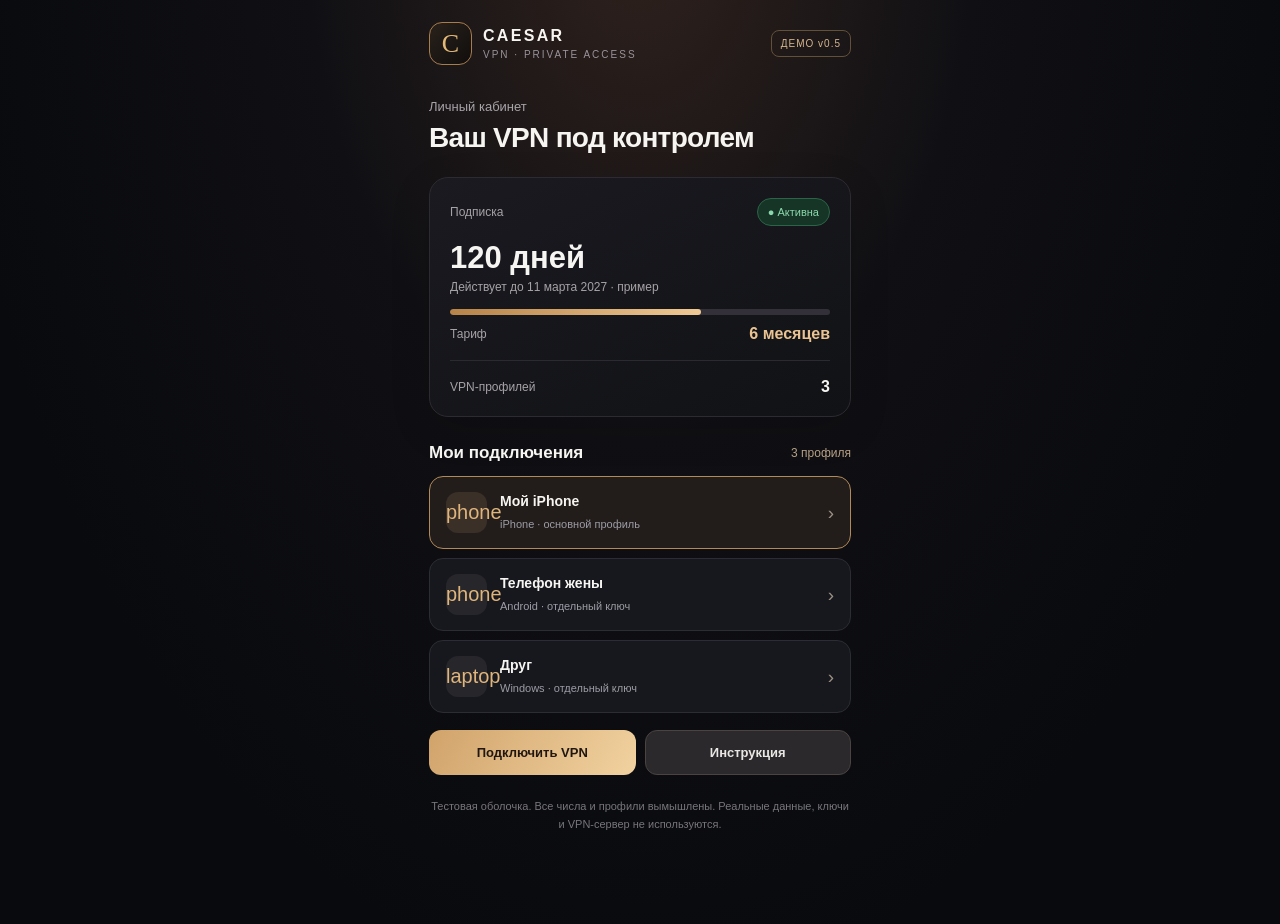
==== client-demo.html @ 2c80122d "Mini App v0.5: remove admin tab and embedded manager; client-only demo" ====
<!doctype html><html lang="ru"><head><meta charset="utf-8"><meta name="viewport" content="width=device-width,initial-scale=1,viewport-fit=cover"><meta name="theme-color" content="#0a0a0d"><title>CAESAR VPN — личный кабинет (демо)</title><style>
:root{color-scheme:dark;font-family:Inter,Onest,-apple-system,BlinkMacSystemFont,"Segoe UI",sans-serif;background:#090a0d;color:#f6f5f2}*{box-sizing:border-box}body{margin:0;min-height:100vh;background:radial-gradient(ellipse at 50% -10%,#30221d 0%,#101014 37%,#090a0d 76%)}button{font:inherit;cursor:pointer} .shell{max-width:460px;margin:auto;padding:calc(22px + env(safe-area-inset-top, 0px)) 19px calc(80px + env(safe-area-inset-bottom, 0px))}.top{display:flex;justify-content:space-between;align-items:center;margin-bottom:34px}.brand{display:flex;align-items:center;gap:11px}.seal{height:43px;width:43px;border:1px solid #a77d4e;border-radius:13px;background:linear-gradient(135deg,#29211b,#100e0d);display:grid;place-items:center;color:#e4b978;font-family:Georgia,serif;font-size:26px}.brand b{letter-spacing:2.3px;font-size:16px}.brand small{display:block;color:#99939a;font-size:10px;letter-spacing:2px;margin-top:4px}.demo{border:1px solid #635038;color:#d3b58d;padding:7px 9px;border-radius:8px;font-size:10px;letter-spacing:1px}.greet{font-size:13px;color:#a7a3a8;margin:0 0 8px}.headline{font-size:28px;letter-spacing:-.7px;margin:0 0 23px;font-weight:750}.panel{border:1px solid #2c2b31;border-radius:19px;background:linear-gradient(155deg,#1a1a20,#111216);padding:20px;margin-bottom:13px;box-shadow:0 12px 40px #0002}.subtle{font-size:12px;color:#a6a2a6}.between{display:flex;align-items:center;justify-content:space-between;gap:12px}.status{color:#8bd7ad;background:#173526;border:1px solid #2a6548;border-radius:50px;font-size:11px;padding:7px 10px}.big{font-size:31px;font-weight:750;margin:14px 0 4px}.line{height:1px;background:#2b2a30;margin:17px 0}.meter{height:6px;border-radius:8px;background:#343039;overflow:hidden;margin:15px 0 10px}.meter i{display:block;width:66%;height:100%;background:linear-gradient(90deg,#b78349,#efc994);border-radius:8px}.gold{color:#eac393}.section{display:flex;justify-content:space-between;align-items:center;margin:26px 0 13px}.section h2{font-size:17px;margin:0}.section span{font-size:12px;color:#b6a086}.profile{display:flex;align-items:center;gap:13px;padding:15px 16px;background:#17181e;border:1px solid #2c2d34;border-radius:14px;margin-bottom:9px;cursor:pointer;width:100%;color:inherit;text-align:left}.profile.selected{border-color:#b28a57;background:#221d1b}.device{width:41px;height:41px;border-radius:12px;background:#27262b;display:grid;place-items:center;font-size:20px}.profile .meta{flex:1}.profile strong{display:block;font-size:14px;margin-bottom:5px}.profile small{color:#9d9ca5;font-size:11px}.arrow{color:#9d9184;font-size:19px}.actions{display:grid;grid-template-columns:1fr 1fr;gap:9px;margin-top:17px}.btn{border:0;border-radius:12px;padding:14px 9px;font-weight:700;font-size:13px;background:linear-gradient(120deg,#d1a36b,#f1d2a0);color:#211710}.btn.alt{background:#2b292b;color:#e9e6e4;border:1px solid #4a4340}.foot{font-size:11px;color:#77767c;text-align:center;margin-top:23px;line-height:1.6}.modal{position:fixed;inset:0;background:#000b;display:none;align-items:center;justify-content:center;padding:20px}.modal.show{display:flex}.dialog{max-width:410px;width:100%;background:#1b1a20;border:1px solid #544335;border-radius:20px;padding:24px}.dialog h3{margin:0 0 12px}.dialog p{color:#b4afb4;font-size:13px;line-height:1.6}.dialog button{width:100%;margin-top:12px}.tabs{display:grid;grid-template-columns:1fr 1fr;gap:5px;padding:5px;border-radius:14px;background:#1a1a20;border:1px solid #343038;margin:0 0 23px}.tab{border:0;background:transparent;color:#aaa4a5;border-radius:10px;padding:12px;font-weight:650}.tab.active{background:#3a2b20;color:#f3d1a1}.hidden{display:none!important}.small-title{font-size:15px;font-weight:700;margin:0 0 12px}.statgrid{display:grid;grid-template-columns:1fr 1fr;gap:10px}.stat{padding:15px;border:1px solid #343038;background:#1a1a20;border-radius:14px}.stat b{display:block;font-size:25px;margin-top:8px}.actionrow{display:flex;align-items:center;gap:12px;border:1px solid #333039;background:#1b1b22;border-radius:14px;padding:16px;margin:9px 0;width:100%;color:#eee;text-align:left}.actionrow span{flex:1}.pill{font-size:11px;color:#b6aa98}.adminnote{border:1px solid #5b4630;background:#211b17;border-radius:13px;padding:13px;font-size:12px;color:#d8b88b;line-height:1.5;margin:0 0 15px}.details{padding:16px;background:#1a1a20;border:1px solid #4e3c2b;border-radius:14px;margin:10px 0}.details h3{margin:0 0 8px;font-size:16px}.details p{font-size:12px;line-height:1.6;color:#aaa3a6}.details .btn{width:100%;margin-top:9px}.profile:focus-visible,.tab:focus-visible,.btn:focus-visible{outline:2px solid #e9bc7d;outline-offset:2px}@media(max-width:380px){.headline{font-size:25px}.actions{grid-template-columns:1fr}} .adminframe-wrap{position:relative;width:calc(100vw - 16px);margin-left:calc(50% - 50vw + 8px);height:calc(100dvh - 205px);min-height:510px;overflow:hidden;border:1px solid #393238;border-radius:14px;background:#101217}.adminframe-wrap iframe{width:100%;height:100%;border:0;background:#101217}#adminView .adminnote{margin-bottom:12px}@media(min-width:700px){.adminframe-wrap{width:min(100%,900px);margin-left:auto;margin-right:auto;height:760px}} .device{color:#dfb57c}.profile.selected .device{background:#3a3028}.device svg{display:block}</style></head><body><main class="shell"><header class="top"><div class="brand"><div class="seal">C</div><div><b>CAESAR</b><small>VPN · PRIVATE ACCESS</small></div></div><span class="demo">ДЕМО v0.5</span></header><section id="clientView"><p class="greet">Личный кабинет</p><h1 class="headline">Ваш VPN под контролем</h1><section class="panel"><div class="between"><span class="subtle">Подписка</span><span class="status">● Активна</span></div><div class="big">120 дней</div><div class="subtle">Действует до 11 марта 2027 · пример</div><div class="meter"><i></i></div><div class="between"><span class="subtle">Тариф</span><b class="gold">6 месяцев</b></div><div class="line"></div><div class="between"><span class="subtle">VPN-профилей</span><b id="counter">3</b></div></section><div class="section"><h2>Мои подключения</h2><span>3 профиля</span></div><div id="profiles"></div><div id="profileDetail" class="details hidden"><h3 id="detailTitle"></h3><p id="detailText"></p><button class="btn" id="getConfig">Получить профиль WireGuard</button><button class="btn alt" id="shareProfile">Отправить ссылку другу</button></div><div class="actions"><button class="btn" id="connect">Подключить VPN</button><button class="btn alt" id="instruction">Инструкция</button></div></section><p class="foot">Тестовая оболочка. Все числа и профили вымышлены. Реальные данные, ключи и VPN-сервер не используются.</p></main><div class="modal" id="modal"><div class="dialog"><h3 id="modalTitle"></h3><p id="modalBody"></p><button class="btn" id="close">Закрыть</button></div></div><script>
const $=id=>document.getElementById(id);
const profiles=[{name:"Мой iPhone",type:"iPhone · основной профиль",icon:"phone",expiry:"11 марта 2027"},{name:"Телефон жены",type:"Android · отдельный ключ",icon:"phone",expiry:"15 февраля 2027"},{name:"Друг",type:"Windows · отдельный ключ",icon:"laptop",expiry:"30 декабря 2026"}];
let selected=0,expanded=false;
function render(){ $("counter").textContent=profiles.length;$("profiles").innerHTML=profiles.map((p,i)=>'<button class="profile '+(i===selected?'selected':'')+'" data-i="'+i+'"><span class="device">'+p.icon+'</span><span class="meta"><strong>'+p.name+'</strong><small>'+p.type+'</small></span><span class="arrow">›</span></button>').join("");document.querySelectorAll(".profile").forEach(b=>b.onclick=()=>{selected=Number(b.dataset.i);expanded=true;render()});$("profileDetail").classList.toggle("hidden",!expanded);$("detailTitle").textContent=profiles[selected].name;$("detailText").textContent="Срок действия до "+profiles[selected].expiry+". В рабочей версии здесь будет индивидуальный QR-код, конфигурация WireGuard и защищённая ссылка."}
render();
function show(t,b){$("modalTitle").textContent=t;$("modalBody").textContent=b;$("modal").classList.add("show")}
$("connect").onclick=()=>{expanded=true;render();$("profileDetail").scrollIntoView({behavior:"smooth",block:"nearest"})};
$("getConfig").onclick=()=>show("WireGuard · "+profiles[selected].name,"Это тестовый профиль. Настоящие QR-коды и конфигурации появятся после защищённого подключения к API Timeweb.");
$("shareProfile").onclick=()=>show("Поделиться профилем","В рабочей версии будет одноразовая или ограниченная по сроку ссылка только на выбранный VPN-профиль. Сейчас ссылки не создаются.");
$("instruction").onclick=()=>show("Как подключиться","1. Установите WireGuard. 2. Получите конфигурацию своего профиля. 3. Импортируйте её в WireGuard и подтвердите создание VPN. В тестовой версии подключения нет.");
document.querySelectorAll("[data-admin]").forEach(b=>b.onclick=()=>show(b.dataset.admin,"Раздел будет подключён к существующему VPN MANAGER после настройки серверной авторизации. Сейчас это безопасная демонстрация интерфейса."));
$("close").onclick=()=> $("modal").classList.remove("show");$("modal").onclick=e=>{if(e.target===$("modal"))$("modal").classList.remove("show")};
if(window.Telegram?.WebApp){Telegram.WebApp.ready();Telegram.WebApp.expand();}
</script></body></html>
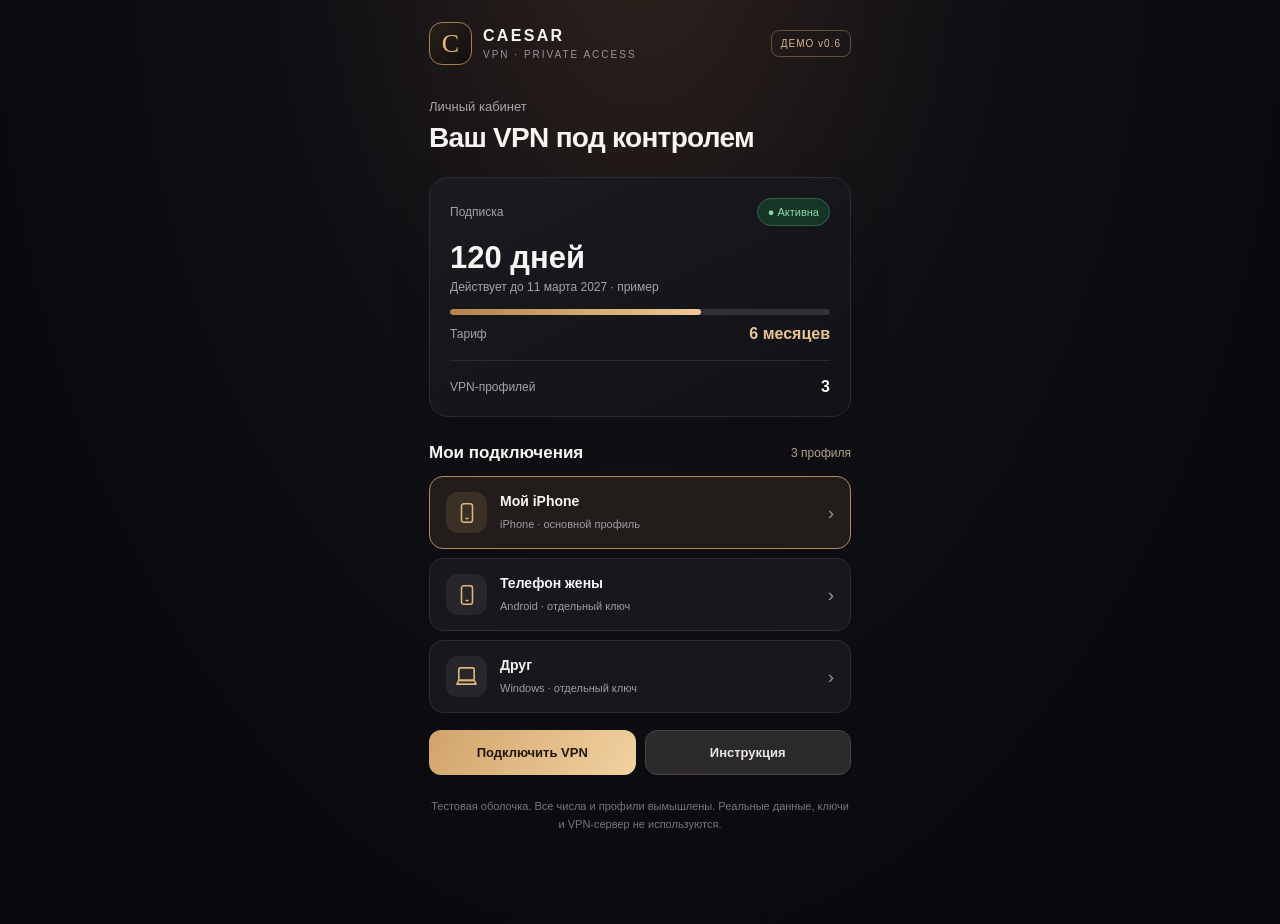
==== commit a62447c0: "Mini App v0.6: fix SVG device icon rendering" ====
--- a/client-demo.html
+++ b/client-demo.html
@@ -1,9 +1,9 @@
 <!doctype html><html lang="ru"><head><meta charset="utf-8"><meta name="viewport" content="width=device-width,initial-scale=1,viewport-fit=cover"><meta name="theme-color" content="#0a0a0d"><title>CAESAR VPN — личный кабинет (демо)</title><style>
-:root{color-scheme:dark;font-family:Inter,Onest,-apple-system,BlinkMacSystemFont,"Segoe UI",sans-serif;background:#090a0d;color:#f6f5f2}*{box-sizing:border-box}body{margin:0;min-height:100vh;background:radial-gradient(ellipse at 50% -10%,#30221d 0%,#101014 37%,#090a0d 76%)}button{font:inherit;cursor:pointer} .shell{max-width:460px;margin:auto;padding:calc(22px + env(safe-area-inset-top, 0px)) 19px calc(80px + env(safe-area-inset-bottom, 0px))}.top{display:flex;justify-content:space-between;align-items:center;margin-bottom:34px}.brand{display:flex;align-items:center;gap:11px}.seal{height:43px;width:43px;border:1px solid #a77d4e;border-radius:13px;background:linear-gradient(135deg,#29211b,#100e0d);display:grid;place-items:center;color:#e4b978;font-family:Georgia,serif;font-size:26px}.brand b{letter-spacing:2.3px;font-size:16px}.brand small{display:block;color:#99939a;font-size:10px;letter-spacing:2px;margin-top:4px}.demo{border:1px solid #635038;color:#d3b58d;padding:7px 9px;border-radius:8px;font-size:10px;letter-spacing:1px}.greet{font-size:13px;color:#a7a3a8;margin:0 0 8px}.headline{font-size:28px;letter-spacing:-.7px;margin:0 0 23px;font-weight:750}.panel{border:1px solid #2c2b31;border-radius:19px;background:linear-gradient(155deg,#1a1a20,#111216);padding:20px;margin-bottom:13px;box-shadow:0 12px 40px #0002}.subtle{font-size:12px;color:#a6a2a6}.between{display:flex;align-items:center;justify-content:space-between;gap:12px}.status{color:#8bd7ad;background:#173526;border:1px solid #2a6548;border-radius:50px;font-size:11px;padding:7px 10px}.big{font-size:31px;font-weight:750;margin:14px 0 4px}.line{height:1px;background:#2b2a30;margin:17px 0}.meter{height:6px;border-radius:8px;background:#343039;overflow:hidden;margin:15px 0 10px}.meter i{display:block;width:66%;height:100%;background:linear-gradient(90deg,#b78349,#efc994);border-radius:8px}.gold{color:#eac393}.section{display:flex;justify-content:space-between;align-items:center;margin:26px 0 13px}.section h2{font-size:17px;margin:0}.section span{font-size:12px;color:#b6a086}.profile{display:flex;align-items:center;gap:13px;padding:15px 16px;background:#17181e;border:1px solid #2c2d34;border-radius:14px;margin-bottom:9px;cursor:pointer;width:100%;color:inherit;text-align:left}.profile.selected{border-color:#b28a57;background:#221d1b}.device{width:41px;height:41px;border-radius:12px;background:#27262b;display:grid;place-items:center;font-size:20px}.profile .meta{flex:1}.profile strong{display:block;font-size:14px;margin-bottom:5px}.profile small{color:#9d9ca5;font-size:11px}.arrow{color:#9d9184;font-size:19px}.actions{display:grid;grid-template-columns:1fr 1fr;gap:9px;margin-top:17px}.btn{border:0;border-radius:12px;padding:14px 9px;font-weight:700;font-size:13px;background:linear-gradient(120deg,#d1a36b,#f1d2a0);color:#211710}.btn.alt{background:#2b292b;color:#e9e6e4;border:1px solid #4a4340}.foot{font-size:11px;color:#77767c;text-align:center;margin-top:23px;line-height:1.6}.modal{position:fixed;inset:0;background:#000b;display:none;align-items:center;justify-content:center;padding:20px}.modal.show{display:flex}.dialog{max-width:410px;width:100%;background:#1b1a20;border:1px solid #544335;border-radius:20px;padding:24px}.dialog h3{margin:0 0 12px}.dialog p{color:#b4afb4;font-size:13px;line-height:1.6}.dialog button{width:100%;margin-top:12px}.tabs{display:grid;grid-template-columns:1fr 1fr;gap:5px;padding:5px;border-radius:14px;background:#1a1a20;border:1px solid #343038;margin:0 0 23px}.tab{border:0;background:transparent;color:#aaa4a5;border-radius:10px;padding:12px;font-weight:650}.tab.active{background:#3a2b20;color:#f3d1a1}.hidden{display:none!important}.small-title{font-size:15px;font-weight:700;margin:0 0 12px}.statgrid{display:grid;grid-template-columns:1fr 1fr;gap:10px}.stat{padding:15px;border:1px solid #343038;background:#1a1a20;border-radius:14px}.stat b{display:block;font-size:25px;margin-top:8px}.actionrow{display:flex;align-items:center;gap:12px;border:1px solid #333039;background:#1b1b22;border-radius:14px;padding:16px;margin:9px 0;width:100%;color:#eee;text-align:left}.actionrow span{flex:1}.pill{font-size:11px;color:#b6aa98}.adminnote{border:1px solid #5b4630;background:#211b17;border-radius:13px;padding:13px;font-size:12px;color:#d8b88b;line-height:1.5;margin:0 0 15px}.details{padding:16px;background:#1a1a20;border:1px solid #4e3c2b;border-radius:14px;margin:10px 0}.details h3{margin:0 0 8px;font-size:16px}.details p{font-size:12px;line-height:1.6;color:#aaa3a6}.details .btn{width:100%;margin-top:9px}.profile:focus-visible,.tab:focus-visible,.btn:focus-visible{outline:2px solid #e9bc7d;outline-offset:2px}@media(max-width:380px){.headline{font-size:25px}.actions{grid-template-columns:1fr}} .adminframe-wrap{position:relative;width:calc(100vw - 16px);margin-left:calc(50% - 50vw + 8px);height:calc(100dvh - 205px);min-height:510px;overflow:hidden;border:1px solid #393238;border-radius:14px;background:#101217}.adminframe-wrap iframe{width:100%;height:100%;border:0;background:#101217}#adminView .adminnote{margin-bottom:12px}@media(min-width:700px){.adminframe-wrap{width:min(100%,900px);margin-left:auto;margin-right:auto;height:760px}} .device{color:#dfb57c}.profile.selected .device{background:#3a3028}.device svg{display:block}</style></head><body><main class="shell"><header class="top"><div class="brand"><div class="seal">C</div><div><b>CAESAR</b><small>VPN · PRIVATE ACCESS</small></div></div><span class="demo">ДЕМО v0.5</span></header><section id="clientView"><p class="greet">Личный кабинет</p><h1 class="headline">Ваш VPN под контролем</h1><section class="panel"><div class="between"><span class="subtle">Подписка</span><span class="status">● Активна</span></div><div class="big">120 дней</div><div class="subtle">Действует до 11 марта 2027 · пример</div><div class="meter"><i></i></div><div class="between"><span class="subtle">Тариф</span><b class="gold">6 месяцев</b></div><div class="line"></div><div class="between"><span class="subtle">VPN-профилей</span><b id="counter">3</b></div></section><div class="section"><h2>Мои подключения</h2><span>3 профиля</span></div><div id="profiles"></div><div id="profileDetail" class="details hidden"><h3 id="detailTitle"></h3><p id="detailText"></p><button class="btn" id="getConfig">Получить профиль WireGuard</button><button class="btn alt" id="shareProfile">Отправить ссылку другу</button></div><div class="actions"><button class="btn" id="connect">Подключить VPN</button><button class="btn alt" id="instruction">Инструкция</button></div></section><p class="foot">Тестовая оболочка. Все числа и профили вымышлены. Реальные данные, ключи и VPN-сервер не используются.</p></main><div class="modal" id="modal"><div class="dialog"><h3 id="modalTitle"></h3><p id="modalBody"></p><button class="btn" id="close">Закрыть</button></div></div><script>
+:root{color-scheme:dark;font-family:Inter,Onest,-apple-system,BlinkMacSystemFont,"Segoe UI",sans-serif;background:#090a0d;color:#f6f5f2}*{box-sizing:border-box}body{margin:0;min-height:100vh;background:radial-gradient(ellipse at 50% -10%,#30221d 0%,#101014 37%,#090a0d 76%)}button{font:inherit;cursor:pointer} .shell{max-width:460px;margin:auto;padding:calc(22px + env(safe-area-inset-top, 0px)) 19px calc(80px + env(safe-area-inset-bottom, 0px))}.top{display:flex;justify-content:space-between;align-items:center;margin-bottom:34px}.brand{display:flex;align-items:center;gap:11px}.seal{height:43px;width:43px;border:1px solid #a77d4e;border-radius:13px;background:linear-gradient(135deg,#29211b,#100e0d);display:grid;place-items:center;color:#e4b978;font-family:Georgia,serif;font-size:26px}.brand b{letter-spacing:2.3px;font-size:16px}.brand small{display:block;color:#99939a;font-size:10px;letter-spacing:2px;margin-top:4px}.demo{border:1px solid #635038;color:#d3b58d;padding:7px 9px;border-radius:8px;font-size:10px;letter-spacing:1px}.greet{font-size:13px;color:#a7a3a8;margin:0 0 8px}.headline{font-size:28px;letter-spacing:-.7px;margin:0 0 23px;font-weight:750}.panel{border:1px solid #2c2b31;border-radius:19px;background:linear-gradient(155deg,#1a1a20,#111216);padding:20px;margin-bottom:13px;box-shadow:0 12px 40px #0002}.subtle{font-size:12px;color:#a6a2a6}.between{display:flex;align-items:center;justify-content:space-between;gap:12px}.status{color:#8bd7ad;background:#173526;border:1px solid #2a6548;border-radius:50px;font-size:11px;padding:7px 10px}.big{font-size:31px;font-weight:750;margin:14px 0 4px}.line{height:1px;background:#2b2a30;margin:17px 0}.meter{height:6px;border-radius:8px;background:#343039;overflow:hidden;margin:15px 0 10px}.meter i{display:block;width:66%;height:100%;background:linear-gradient(90deg,#b78349,#efc994);border-radius:8px}.gold{color:#eac393}.section{display:flex;justify-content:space-between;align-items:center;margin:26px 0 13px}.section h2{font-size:17px;margin:0}.section span{font-size:12px;color:#b6a086}.profile{display:flex;align-items:center;gap:13px;padding:15px 16px;background:#17181e;border:1px solid #2c2d34;border-radius:14px;margin-bottom:9px;cursor:pointer;width:100%;color:inherit;text-align:left}.profile.selected{border-color:#b28a57;background:#221d1b}.device{width:41px;height:41px;border-radius:12px;background:#27262b;display:grid;place-items:center;font-size:20px}.profile .meta{flex:1}.profile strong{display:block;font-size:14px;margin-bottom:5px}.profile small{color:#9d9ca5;font-size:11px}.arrow{color:#9d9184;font-size:19px}.actions{display:grid;grid-template-columns:1fr 1fr;gap:9px;margin-top:17px}.btn{border:0;border-radius:12px;padding:14px 9px;font-weight:700;font-size:13px;background:linear-gradient(120deg,#d1a36b,#f1d2a0);color:#211710}.btn.alt{background:#2b292b;color:#e9e6e4;border:1px solid #4a4340}.foot{font-size:11px;color:#77767c;text-align:center;margin-top:23px;line-height:1.6}.modal{position:fixed;inset:0;background:#000b;display:none;align-items:center;justify-content:center;padding:20px}.modal.show{display:flex}.dialog{max-width:410px;width:100%;background:#1b1a20;border:1px solid #544335;border-radius:20px;padding:24px}.dialog h3{margin:0 0 12px}.dialog p{color:#b4afb4;font-size:13px;line-height:1.6}.dialog button{width:100%;margin-top:12px}.tabs{display:grid;grid-template-columns:1fr 1fr;gap:5px;padding:5px;border-radius:14px;background:#1a1a20;border:1px solid #343038;margin:0 0 23px}.tab{border:0;background:transparent;color:#aaa4a5;border-radius:10px;padding:12px;font-weight:650}.tab.active{background:#3a2b20;color:#f3d1a1}.hidden{display:none!important}.small-title{font-size:15px;font-weight:700;margin:0 0 12px}.statgrid{display:grid;grid-template-columns:1fr 1fr;gap:10px}.stat{padding:15px;border:1px solid #343038;background:#1a1a20;border-radius:14px}.stat b{display:block;font-size:25px;margin-top:8px}.actionrow{display:flex;align-items:center;gap:12px;border:1px solid #333039;background:#1b1b22;border-radius:14px;padding:16px;margin:9px 0;width:100%;color:#eee;text-align:left}.actionrow span{flex:1}.pill{font-size:11px;color:#b6aa98}.adminnote{border:1px solid #5b4630;background:#211b17;border-radius:13px;padding:13px;font-size:12px;color:#d8b88b;line-height:1.5;margin:0 0 15px}.details{padding:16px;background:#1a1a20;border:1px solid #4e3c2b;border-radius:14px;margin:10px 0}.details h3{margin:0 0 8px;font-size:16px}.details p{font-size:12px;line-height:1.6;color:#aaa3a6}.details .btn{width:100%;margin-top:9px}.profile:focus-visible,.tab:focus-visible,.btn:focus-visible{outline:2px solid #e9bc7d;outline-offset:2px}@media(max-width:380px){.headline{font-size:25px}.actions{grid-template-columns:1fr}} .adminframe-wrap{position:relative;width:calc(100vw - 16px);margin-left:calc(50% - 50vw + 8px);height:calc(100dvh - 205px);min-height:510px;overflow:hidden;border:1px solid #393238;border-radius:14px;background:#101217}.adminframe-wrap iframe{width:100%;height:100%;border:0;background:#101217}#adminView .adminnote{margin-bottom:12px}@media(min-width:700px){.adminframe-wrap{width:min(100%,900px);margin-left:auto;margin-right:auto;height:760px}} .device{color:#dfb57c}.profile.selected .device{background:#3a3028}.device svg{display:block}</style></head><body><main class="shell"><header class="top"><div class="brand"><div class="seal">C</div><div><b>CAESAR</b><small>VPN · PRIVATE ACCESS</small></div></div><span class="demo">ДЕМО v0.6</span></header><section id="clientView"><p class="greet">Личный кабинет</p><h1 class="headline">Ваш VPN под контролем</h1><section class="panel"><div class="between"><span class="subtle">Подписка</span><span class="status">● Активна</span></div><div class="big">120 дней</div><div class="subtle">Действует до 11 марта 2027 · пример</div><div class="meter"><i></i></div><div class="between"><span class="subtle">Тариф</span><b class="gold">6 месяцев</b></div><div class="line"></div><div class="between"><span class="subtle">VPN-профилей</span><b id="counter">3</b></div></section><div class="section"><h2>Мои подключения</h2><span>3 профиля</span></div><div id="profiles"></div><div id="profileDetail" class="details hidden"><h3 id="detailTitle"></h3><p id="detailText"></p><button class="btn" id="getConfig">Получить профиль WireGuard</button><button class="btn alt" id="shareProfile">Отправить ссылку другу</button></div><div class="actions"><button class="btn" id="connect">Подключить VPN</button><button class="btn alt" id="instruction">Инструкция</button></div></section><p class="foot">Тестовая оболочка. Все числа и профили вымышлены. Реальные данные, ключи и VPN-сервер не используются.</p></main><div class="modal" id="modal"><div class="dialog"><h3 id="modalTitle"></h3><p id="modalBody"></p><button class="btn" id="close">Закрыть</button></div></div><script>
 const $=id=>document.getElementById(id);
 const profiles=[{name:"Мой iPhone",type:"iPhone · основной профиль",icon:"phone",expiry:"11 марта 2027"},{name:"Телефон жены",type:"Android · отдельный ключ",icon:"phone",expiry:"15 февраля 2027"},{name:"Друг",type:"Windows · отдельный ключ",icon:"laptop",expiry:"30 декабря 2026"}];
 let selected=0,expanded=false;
-function render(){ $("counter").textContent=profiles.length;$("profiles").innerHTML=profiles.map((p,i)=>'<button class="profile '+(i===selected?'selected':'')+'" data-i="'+i+'"><span class="device">'+p.icon+'</span><span class="meta"><strong>'+p.name+'</strong><small>'+p.type+'</small></span><span class="arrow">›</span></button>').join("");document.querySelectorAll(".profile").forEach(b=>b.onclick=()=>{selected=Number(b.dataset.i);expanded=true;render()});$("profileDetail").classList.toggle("hidden",!expanded);$("detailTitle").textContent=profiles[selected].name;$("detailText").textContent="Срок действия до "+profiles[selected].expiry+". В рабочей версии здесь будет индивидуальный QR-код, конфигурация WireGuard и защищённая ссылка."}
+function render(){ $("counter").textContent=profiles.length;$("profiles").innerHTML=profiles.map((p,i)=>'<button class="profile '+(i===selected?'selected':'')+'" data-i="'+i+'"><span class="device">'+(p.icon==='laptop'?'<svg viewBox="0 0 24 24" width="23" height="23" fill="none" stroke="currentColor" stroke-width="1.7" stroke-linecap="round" stroke-linejoin="round"><rect x="4" y="3" width="16" height="13" rx="1.5"/><path d="M2 20h20l-2-4H4z"/></svg>':'<svg viewBox="0 0 24 24" width="22" height="22" fill="none" stroke="currentColor" stroke-width="1.7" stroke-linecap="round" stroke-linejoin="round"><rect x="6" y="2" width="12" height="20" rx="2.5"/><path d="M11 18h2"/></svg>')+'</span><span class="meta"><strong>'+p.name+'</strong><small>'+p.type+'</small></span><span class="arrow">›</span></button>').join("");document.querySelectorAll(".profile").forEach(b=>b.onclick=()=>{selected=Number(b.dataset.i);expanded=true;render()});$("profileDetail").classList.toggle("hidden",!expanded);$("detailTitle").textContent=profiles[selected].name;$("detailText").textContent="Срок действия до "+profiles[selected].expiry+". В рабочей версии здесь будет индивидуальный QR-код, конфигурация WireGuard и защищённая ссылка."}
 render();
 function show(t,b){$("modalTitle").textContent=t;$("modalBody").textContent=b;$("modal").classList.add("show")}
 $("connect").onclick=()=>{expanded=true;render();$("profileDetail").scrollIntoView({behavior:"smooth",block:"nearest"})};
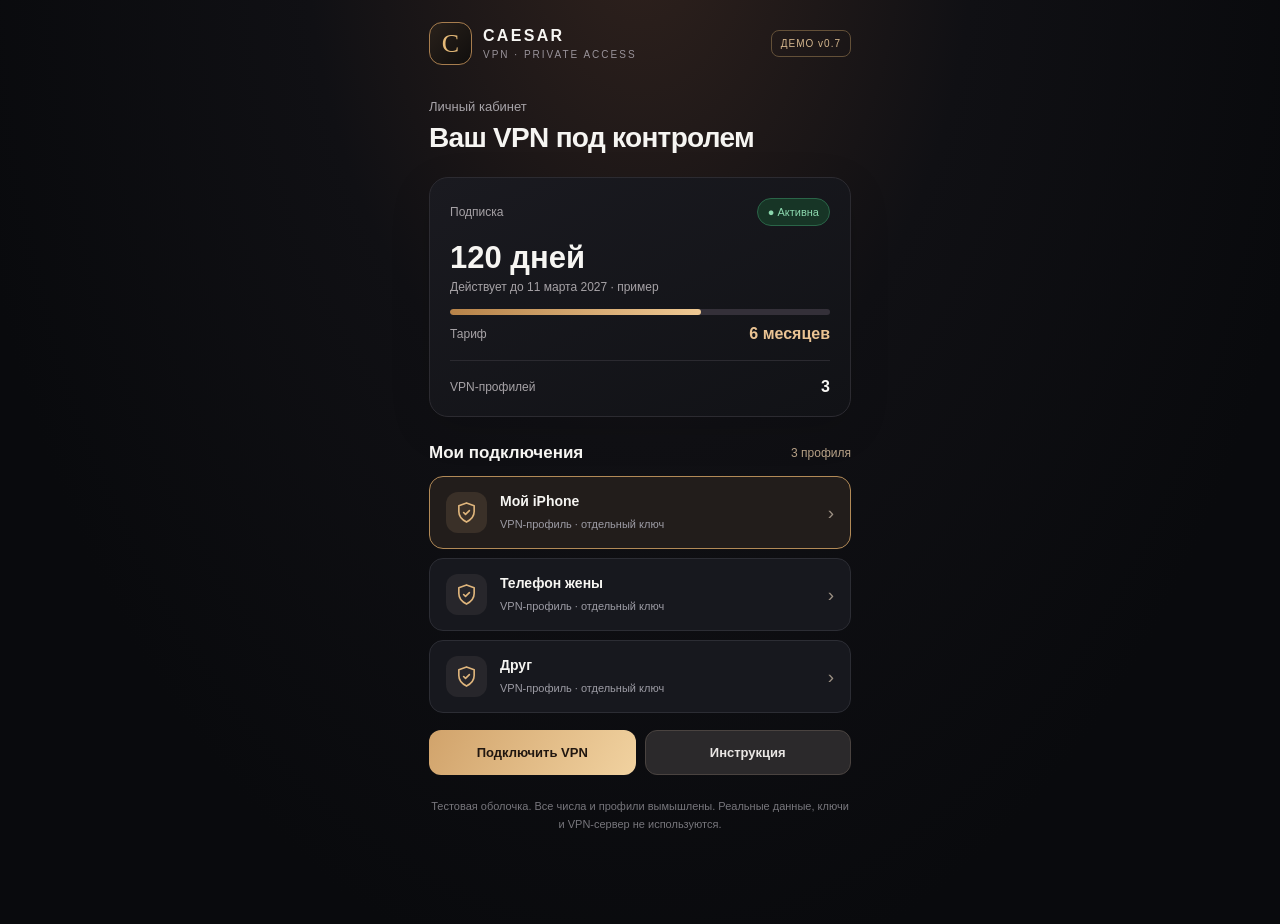
==== commit 4d8ebd51: "Mini App v0.7: unified shield icons for all VPN profiles" ====
--- a/client-demo.html
+++ b/client-demo.html
@@ -1,9 +1,9 @@
 <!doctype html><html lang="ru"><head><meta charset="utf-8"><meta name="viewport" content="width=device-width,initial-scale=1,viewport-fit=cover"><meta name="theme-color" content="#0a0a0d"><title>CAESAR VPN — личный кабинет (демо)</title><style>
-:root{color-scheme:dark;font-family:Inter,Onest,-apple-system,BlinkMacSystemFont,"Segoe UI",sans-serif;background:#090a0d;color:#f6f5f2}*{box-sizing:border-box}body{margin:0;min-height:100vh;background:radial-gradient(ellipse at 50% -10%,#30221d 0%,#101014 37%,#090a0d 76%)}button{font:inherit;cursor:pointer} .shell{max-width:460px;margin:auto;padding:calc(22px + env(safe-area-inset-top, 0px)) 19px calc(80px + env(safe-area-inset-bottom, 0px))}.top{display:flex;justify-content:space-between;align-items:center;margin-bottom:34px}.brand{display:flex;align-items:center;gap:11px}.seal{height:43px;width:43px;border:1px solid #a77d4e;border-radius:13px;background:linear-gradient(135deg,#29211b,#100e0d);display:grid;place-items:center;color:#e4b978;font-family:Georgia,serif;font-size:26px}.brand b{letter-spacing:2.3px;font-size:16px}.brand small{display:block;color:#99939a;font-size:10px;letter-spacing:2px;margin-top:4px}.demo{border:1px solid #635038;color:#d3b58d;padding:7px 9px;border-radius:8px;font-size:10px;letter-spacing:1px}.greet{font-size:13px;color:#a7a3a8;margin:0 0 8px}.headline{font-size:28px;letter-spacing:-.7px;margin:0 0 23px;font-weight:750}.panel{border:1px solid #2c2b31;border-radius:19px;background:linear-gradient(155deg,#1a1a20,#111216);padding:20px;margin-bottom:13px;box-shadow:0 12px 40px #0002}.subtle{font-size:12px;color:#a6a2a6}.between{display:flex;align-items:center;justify-content:space-between;gap:12px}.status{color:#8bd7ad;background:#173526;border:1px solid #2a6548;border-radius:50px;font-size:11px;padding:7px 10px}.big{font-size:31px;font-weight:750;margin:14px 0 4px}.line{height:1px;background:#2b2a30;margin:17px 0}.meter{height:6px;border-radius:8px;background:#343039;overflow:hidden;margin:15px 0 10px}.meter i{display:block;width:66%;height:100%;background:linear-gradient(90deg,#b78349,#efc994);border-radius:8px}.gold{color:#eac393}.section{display:flex;justify-content:space-between;align-items:center;margin:26px 0 13px}.section h2{font-size:17px;margin:0}.section span{font-size:12px;color:#b6a086}.profile{display:flex;align-items:center;gap:13px;padding:15px 16px;background:#17181e;border:1px solid #2c2d34;border-radius:14px;margin-bottom:9px;cursor:pointer;width:100%;color:inherit;text-align:left}.profile.selected{border-color:#b28a57;background:#221d1b}.device{width:41px;height:41px;border-radius:12px;background:#27262b;display:grid;place-items:center;font-size:20px}.profile .meta{flex:1}.profile strong{display:block;font-size:14px;margin-bottom:5px}.profile small{color:#9d9ca5;font-size:11px}.arrow{color:#9d9184;font-size:19px}.actions{display:grid;grid-template-columns:1fr 1fr;gap:9px;margin-top:17px}.btn{border:0;border-radius:12px;padding:14px 9px;font-weight:700;font-size:13px;background:linear-gradient(120deg,#d1a36b,#f1d2a0);color:#211710}.btn.alt{background:#2b292b;color:#e9e6e4;border:1px solid #4a4340}.foot{font-size:11px;color:#77767c;text-align:center;margin-top:23px;line-height:1.6}.modal{position:fixed;inset:0;background:#000b;display:none;align-items:center;justify-content:center;padding:20px}.modal.show{display:flex}.dialog{max-width:410px;width:100%;background:#1b1a20;border:1px solid #544335;border-radius:20px;padding:24px}.dialog h3{margin:0 0 12px}.dialog p{color:#b4afb4;font-size:13px;line-height:1.6}.dialog button{width:100%;margin-top:12px}.tabs{display:grid;grid-template-columns:1fr 1fr;gap:5px;padding:5px;border-radius:14px;background:#1a1a20;border:1px solid #343038;margin:0 0 23px}.tab{border:0;background:transparent;color:#aaa4a5;border-radius:10px;padding:12px;font-weight:650}.tab.active{background:#3a2b20;color:#f3d1a1}.hidden{display:none!important}.small-title{font-size:15px;font-weight:700;margin:0 0 12px}.statgrid{display:grid;grid-template-columns:1fr 1fr;gap:10px}.stat{padding:15px;border:1px solid #343038;background:#1a1a20;border-radius:14px}.stat b{display:block;font-size:25px;margin-top:8px}.actionrow{display:flex;align-items:center;gap:12px;border:1px solid #333039;background:#1b1b22;border-radius:14px;padding:16px;margin:9px 0;width:100%;color:#eee;text-align:left}.actionrow span{flex:1}.pill{font-size:11px;color:#b6aa98}.adminnote{border:1px solid #5b4630;background:#211b17;border-radius:13px;padding:13px;font-size:12px;color:#d8b88b;line-height:1.5;margin:0 0 15px}.details{padding:16px;background:#1a1a20;border:1px solid #4e3c2b;border-radius:14px;margin:10px 0}.details h3{margin:0 0 8px;font-size:16px}.details p{font-size:12px;line-height:1.6;color:#aaa3a6}.details .btn{width:100%;margin-top:9px}.profile:focus-visible,.tab:focus-visible,.btn:focus-visible{outline:2px solid #e9bc7d;outline-offset:2px}@media(max-width:380px){.headline{font-size:25px}.actions{grid-template-columns:1fr}} .adminframe-wrap{position:relative;width:calc(100vw - 16px);margin-left:calc(50% - 50vw + 8px);height:calc(100dvh - 205px);min-height:510px;overflow:hidden;border:1px solid #393238;border-radius:14px;background:#101217}.adminframe-wrap iframe{width:100%;height:100%;border:0;background:#101217}#adminView .adminnote{margin-bottom:12px}@media(min-width:700px){.adminframe-wrap{width:min(100%,900px);margin-left:auto;margin-right:auto;height:760px}} .device{color:#dfb57c}.profile.selected .device{background:#3a3028}.device svg{display:block}</style></head><body><main class="shell"><header class="top"><div class="brand"><div class="seal">C</div><div><b>CAESAR</b><small>VPN · PRIVATE ACCESS</small></div></div><span class="demo">ДЕМО v0.6</span></header><section id="clientView"><p class="greet">Личный кабинет</p><h1 class="headline">Ваш VPN под контролем</h1><section class="panel"><div class="between"><span class="subtle">Подписка</span><span class="status">● Активна</span></div><div class="big">120 дней</div><div class="subtle">Действует до 11 марта 2027 · пример</div><div class="meter"><i></i></div><div class="between"><span class="subtle">Тариф</span><b class="gold">6 месяцев</b></div><div class="line"></div><div class="between"><span class="subtle">VPN-профилей</span><b id="counter">3</b></div></section><div class="section"><h2>Мои подключения</h2><span>3 профиля</span></div><div id="profiles"></div><div id="profileDetail" class="details hidden"><h3 id="detailTitle"></h3><p id="detailText"></p><button class="btn" id="getConfig">Получить профиль WireGuard</button><button class="btn alt" id="shareProfile">Отправить ссылку другу</button></div><div class="actions"><button class="btn" id="connect">Подключить VPN</button><button class="btn alt" id="instruction">Инструкция</button></div></section><p class="foot">Тестовая оболочка. Все числа и профили вымышлены. Реальные данные, ключи и VPN-сервер не используются.</p></main><div class="modal" id="modal"><div class="dialog"><h3 id="modalTitle"></h3><p id="modalBody"></p><button class="btn" id="close">Закрыть</button></div></div><script>
+:root{color-scheme:dark;font-family:Inter,Onest,-apple-system,BlinkMacSystemFont,"Segoe UI",sans-serif;background:#090a0d;color:#f6f5f2}*{box-sizing:border-box}body{margin:0;min-height:100vh;background:radial-gradient(ellipse at 50% -10%,#30221d 0%,#101014 37%,#090a0d 76%)}button{font:inherit;cursor:pointer} .shell{max-width:460px;margin:auto;padding:calc(22px + env(safe-area-inset-top, 0px)) 19px calc(80px + env(safe-area-inset-bottom, 0px))}.top{display:flex;justify-content:space-between;align-items:center;margin-bottom:34px}.brand{display:flex;align-items:center;gap:11px}.seal{height:43px;width:43px;border:1px solid #a77d4e;border-radius:13px;background:linear-gradient(135deg,#29211b,#100e0d);display:grid;place-items:center;color:#e4b978;font-family:Georgia,serif;font-size:26px}.brand b{letter-spacing:2.3px;font-size:16px}.brand small{display:block;color:#99939a;font-size:10px;letter-spacing:2px;margin-top:4px}.demo{border:1px solid #635038;color:#d3b58d;padding:7px 9px;border-radius:8px;font-size:10px;letter-spacing:1px}.greet{font-size:13px;color:#a7a3a8;margin:0 0 8px}.headline{font-size:28px;letter-spacing:-.7px;margin:0 0 23px;font-weight:750}.panel{border:1px solid #2c2b31;border-radius:19px;background:linear-gradient(155deg,#1a1a20,#111216);padding:20px;margin-bottom:13px;box-shadow:0 12px 40px #0002}.subtle{font-size:12px;color:#a6a2a6}.between{display:flex;align-items:center;justify-content:space-between;gap:12px}.status{color:#8bd7ad;background:#173526;border:1px solid #2a6548;border-radius:50px;font-size:11px;padding:7px 10px}.big{font-size:31px;font-weight:750;margin:14px 0 4px}.line{height:1px;background:#2b2a30;margin:17px 0}.meter{height:6px;border-radius:8px;background:#343039;overflow:hidden;margin:15px 0 10px}.meter i{display:block;width:66%;height:100%;background:linear-gradient(90deg,#b78349,#efc994);border-radius:8px}.gold{color:#eac393}.section{display:flex;justify-content:space-between;align-items:center;margin:26px 0 13px}.section h2{font-size:17px;margin:0}.section span{font-size:12px;color:#b6a086}.profile{display:flex;align-items:center;gap:13px;padding:15px 16px;background:#17181e;border:1px solid #2c2d34;border-radius:14px;margin-bottom:9px;cursor:pointer;width:100%;color:inherit;text-align:left}.profile.selected{border-color:#b28a57;background:#221d1b}.device{width:41px;height:41px;border-radius:12px;background:#27262b;display:grid;place-items:center;font-size:20px}.profile .meta{flex:1}.profile strong{display:block;font-size:14px;margin-bottom:5px}.profile small{color:#9d9ca5;font-size:11px}.arrow{color:#9d9184;font-size:19px}.actions{display:grid;grid-template-columns:1fr 1fr;gap:9px;margin-top:17px}.btn{border:0;border-radius:12px;padding:14px 9px;font-weight:700;font-size:13px;background:linear-gradient(120deg,#d1a36b,#f1d2a0);color:#211710}.btn.alt{background:#2b292b;color:#e9e6e4;border:1px solid #4a4340}.foot{font-size:11px;color:#77767c;text-align:center;margin-top:23px;line-height:1.6}.modal{position:fixed;inset:0;background:#000b;display:none;align-items:center;justify-content:center;padding:20px}.modal.show{display:flex}.dialog{max-width:410px;width:100%;background:#1b1a20;border:1px solid #544335;border-radius:20px;padding:24px}.dialog h3{margin:0 0 12px}.dialog p{color:#b4afb4;font-size:13px;line-height:1.6}.dialog button{width:100%;margin-top:12px}.tabs{display:grid;grid-template-columns:1fr 1fr;gap:5px;padding:5px;border-radius:14px;background:#1a1a20;border:1px solid #343038;margin:0 0 23px}.tab{border:0;background:transparent;color:#aaa4a5;border-radius:10px;padding:12px;font-weight:650}.tab.active{background:#3a2b20;color:#f3d1a1}.hidden{display:none!important}.small-title{font-size:15px;font-weight:700;margin:0 0 12px}.statgrid{display:grid;grid-template-columns:1fr 1fr;gap:10px}.stat{padding:15px;border:1px solid #343038;background:#1a1a20;border-radius:14px}.stat b{display:block;font-size:25px;margin-top:8px}.actionrow{display:flex;align-items:center;gap:12px;border:1px solid #333039;background:#1b1b22;border-radius:14px;padding:16px;margin:9px 0;width:100%;color:#eee;text-align:left}.actionrow span{flex:1}.pill{font-size:11px;color:#b6aa98}.adminnote{border:1px solid #5b4630;background:#211b17;border-radius:13px;padding:13px;font-size:12px;color:#d8b88b;line-height:1.5;margin:0 0 15px}.details{padding:16px;background:#1a1a20;border:1px solid #4e3c2b;border-radius:14px;margin:10px 0}.details h3{margin:0 0 8px;font-size:16px}.details p{font-size:12px;line-height:1.6;color:#aaa3a6}.details .btn{width:100%;margin-top:9px}.profile:focus-visible,.tab:focus-visible,.btn:focus-visible{outline:2px solid #e9bc7d;outline-offset:2px}@media(max-width:380px){.headline{font-size:25px}.actions{grid-template-columns:1fr}} .adminframe-wrap{position:relative;width:calc(100vw - 16px);margin-left:calc(50% - 50vw + 8px);height:calc(100dvh - 205px);min-height:510px;overflow:hidden;border:1px solid #393238;border-radius:14px;background:#101217}.adminframe-wrap iframe{width:100%;height:100%;border:0;background:#101217}#adminView .adminnote{margin-bottom:12px}@media(min-width:700px){.adminframe-wrap{width:min(100%,900px);margin-left:auto;margin-right:auto;height:760px}} .device{color:#dfb57c}.profile.selected .device{background:#3a3028}.device svg{display:block}</style></head><body><main class="shell"><header class="top"><div class="brand"><div class="seal">C</div><div><b>CAESAR</b><small>VPN · PRIVATE ACCESS</small></div></div><span class="demo">ДЕМО v0.7</span></header><section id="clientView"><p class="greet">Личный кабинет</p><h1 class="headline">Ваш VPN под контролем</h1><section class="panel"><div class="between"><span class="subtle">Подписка</span><span class="status">● Активна</span></div><div class="big">120 дней</div><div class="subtle">Действует до 11 марта 2027 · пример</div><div class="meter"><i></i></div><div class="between"><span class="subtle">Тариф</span><b class="gold">6 месяцев</b></div><div class="line"></div><div class="between"><span class="subtle">VPN-профилей</span><b id="counter">3</b></div></section><div class="section"><h2>Мои подключения</h2><span>3 профиля</span></div><div id="profiles"></div><div id="profileDetail" class="details hidden"><h3 id="detailTitle"></h3><p id="detailText"></p><button class="btn" id="getConfig">Получить профиль WireGuard</button><button class="btn alt" id="shareProfile">Отправить ссылку другу</button></div><div class="actions"><button class="btn" id="connect">Подключить VPN</button><button class="btn alt" id="instruction">Инструкция</button></div></section><p class="foot">Тестовая оболочка. Все числа и профили вымышлены. Реальные данные, ключи и VPN-сервер не используются.</p></main><div class="modal" id="modal"><div class="dialog"><h3 id="modalTitle"></h3><p id="modalBody"></p><button class="btn" id="close">Закрыть</button></div></div><script>
 const $=id=>document.getElementById(id);
-const profiles=[{name:"Мой iPhone",type:"iPhone · основной профиль",icon:"phone",expiry:"11 марта 2027"},{name:"Телефон жены",type:"Android · отдельный ключ",icon:"phone",expiry:"15 февраля 2027"},{name:"Друг",type:"Windows · отдельный ключ",icon:"laptop",expiry:"30 декабря 2026"}];
+const profiles=[{name:"Мой iPhone",type:"VPN-профиль · отдельный ключ",icon:"shield",expiry:"11 марта 2027"},{name:"Телефон жены",type:"VPN-профиль · отдельный ключ",icon:"shield",expiry:"15 февраля 2027"},{name:"Друг",type:"VPN-профиль · отдельный ключ",icon:"shield",expiry:"30 декабря 2026"}];
 let selected=0,expanded=false;
-function render(){ $("counter").textContent=profiles.length;$("profiles").innerHTML=profiles.map((p,i)=>'<button class="profile '+(i===selected?'selected':'')+'" data-i="'+i+'"><span class="device">'+(p.icon==='laptop'?'<svg viewBox="0 0 24 24" width="23" height="23" fill="none" stroke="currentColor" stroke-width="1.7" stroke-linecap="round" stroke-linejoin="round"><rect x="4" y="3" width="16" height="13" rx="1.5"/><path d="M2 20h20l-2-4H4z"/></svg>':'<svg viewBox="0 0 24 24" width="22" height="22" fill="none" stroke="currentColor" stroke-width="1.7" stroke-linecap="round" stroke-linejoin="round"><rect x="6" y="2" width="12" height="20" rx="2.5"/><path d="M11 18h2"/></svg>')+'</span><span class="meta"><strong>'+p.name+'</strong><small>'+p.type+'</small></span><span class="arrow">›</span></button>').join("");document.querySelectorAll(".profile").forEach(b=>b.onclick=()=>{selected=Number(b.dataset.i);expanded=true;render()});$("profileDetail").classList.toggle("hidden",!expanded);$("detailTitle").textContent=profiles[selected].name;$("detailText").textContent="Срок действия до "+profiles[selected].expiry+". В рабочей версии здесь будет индивидуальный QR-код, конфигурация WireGuard и защищённая ссылка."}
+function render(){ $("counter").textContent=profiles.length;$("profiles").innerHTML=profiles.map((p,i)=>'<button class="profile '+(i===selected?'selected':'')+'" data-i="'+i+'"><span class="device">'+'<svg viewBox="0 0 24 24" width="23" height="23" fill="none" stroke="currentColor" stroke-width="1.7" stroke-linecap="round" stroke-linejoin="round"><path d="M12 2 20 5v6c0 5.2-3.5 8.7-8 11-4.5-2.3-8-5.8-8-11V5z"/><path d="m9 12 2 2 4-4"/></svg>'+'</span><span class="meta"><strong>'+p.name+'</strong><small>'+p.type+'</small></span><span class="arrow">›</span></button>').join("");document.querySelectorAll(".profile").forEach(b=>b.onclick=()=>{selected=Number(b.dataset.i);expanded=true;render()});$("profileDetail").classList.toggle("hidden",!expanded);$("detailTitle").textContent=profiles[selected].name;$("detailText").textContent="Срок действия до "+profiles[selected].expiry+". В рабочей версии здесь будет индивидуальный QR-код, конфигурация WireGuard и защищённая ссылка."}
 render();
 function show(t,b){$("modalTitle").textContent=t;$("modalBody").textContent=b;$("modal").classList.add("show")}
 $("connect").onclick=()=>{expanded=true;render();$("profileDetail").scrollIntoView({behavior:"smooth",block:"nearest"})};
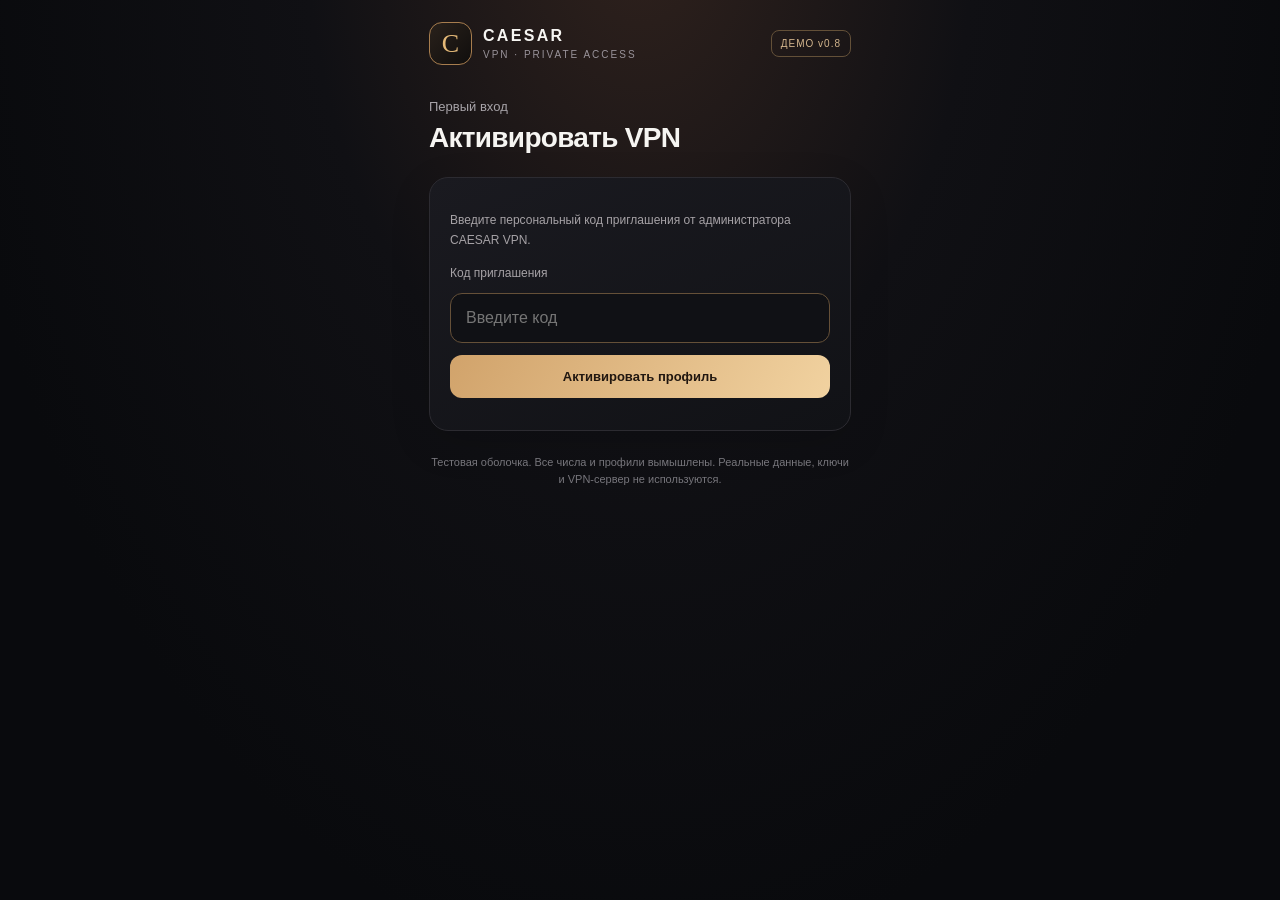
==== commit 0e13a43f: "CAESAR VPN v0.8: invitation code screen and Telegram auth API integration scaffold" ====
--- a/client-demo.html
+++ b/client-demo.html
@@ -1,10 +1,19 @@
 <!doctype html><html lang="ru"><head><meta charset="utf-8"><meta name="viewport" content="width=device-width,initial-scale=1,viewport-fit=cover"><meta name="theme-color" content="#0a0a0d"><title>CAESAR VPN — личный кабинет (демо)</title><style>
-:root{color-scheme:dark;font-family:Inter,Onest,-apple-system,BlinkMacSystemFont,"Segoe UI",sans-serif;background:#090a0d;color:#f6f5f2}*{box-sizing:border-box}body{margin:0;min-height:100vh;background:radial-gradient(ellipse at 50% -10%,#30221d 0%,#101014 37%,#090a0d 76%)}button{font:inherit;cursor:pointer} .shell{max-width:460px;margin:auto;padding:calc(22px + env(safe-area-inset-top, 0px)) 19px calc(80px + env(safe-area-inset-bottom, 0px))}.top{display:flex;justify-content:space-between;align-items:center;margin-bottom:34px}.brand{display:flex;align-items:center;gap:11px}.seal{height:43px;width:43px;border:1px solid #a77d4e;border-radius:13px;background:linear-gradient(135deg,#29211b,#100e0d);display:grid;place-items:center;color:#e4b978;font-family:Georgia,serif;font-size:26px}.brand b{letter-spacing:2.3px;font-size:16px}.brand small{display:block;color:#99939a;font-size:10px;letter-spacing:2px;margin-top:4px}.demo{border:1px solid #635038;color:#d3b58d;padding:7px 9px;border-radius:8px;font-size:10px;letter-spacing:1px}.greet{font-size:13px;color:#a7a3a8;margin:0 0 8px}.headline{font-size:28px;letter-spacing:-.7px;margin:0 0 23px;font-weight:750}.panel{border:1px solid #2c2b31;border-radius:19px;background:linear-gradient(155deg,#1a1a20,#111216);padding:20px;margin-bottom:13px;box-shadow:0 12px 40px #0002}.subtle{font-size:12px;color:#a6a2a6}.between{display:flex;align-items:center;justify-content:space-between;gap:12px}.status{color:#8bd7ad;background:#173526;border:1px solid #2a6548;border-radius:50px;font-size:11px;padding:7px 10px}.big{font-size:31px;font-weight:750;margin:14px 0 4px}.line{height:1px;background:#2b2a30;margin:17px 0}.meter{height:6px;border-radius:8px;background:#343039;overflow:hidden;margin:15px 0 10px}.meter i{display:block;width:66%;height:100%;background:linear-gradient(90deg,#b78349,#efc994);border-radius:8px}.gold{color:#eac393}.section{display:flex;justify-content:space-between;align-items:center;margin:26px 0 13px}.section h2{font-size:17px;margin:0}.section span{font-size:12px;color:#b6a086}.profile{display:flex;align-items:center;gap:13px;padding:15px 16px;background:#17181e;border:1px solid #2c2d34;border-radius:14px;margin-bottom:9px;cursor:pointer;width:100%;color:inherit;text-align:left}.profile.selected{border-color:#b28a57;background:#221d1b}.device{width:41px;height:41px;border-radius:12px;background:#27262b;display:grid;place-items:center;font-size:20px}.profile .meta{flex:1}.profile strong{display:block;font-size:14px;margin-bottom:5px}.profile small{color:#9d9ca5;font-size:11px}.arrow{color:#9d9184;font-size:19px}.actions{display:grid;grid-template-columns:1fr 1fr;gap:9px;margin-top:17px}.btn{border:0;border-radius:12px;padding:14px 9px;font-weight:700;font-size:13px;background:linear-gradient(120deg,#d1a36b,#f1d2a0);color:#211710}.btn.alt{background:#2b292b;color:#e9e6e4;border:1px solid #4a4340}.foot{font-size:11px;color:#77767c;text-align:center;margin-top:23px;line-height:1.6}.modal{position:fixed;inset:0;background:#000b;display:none;align-items:center;justify-content:center;padding:20px}.modal.show{display:flex}.dialog{max-width:410px;width:100%;background:#1b1a20;border:1px solid #544335;border-radius:20px;padding:24px}.dialog h3{margin:0 0 12px}.dialog p{color:#b4afb4;font-size:13px;line-height:1.6}.dialog button{width:100%;margin-top:12px}.tabs{display:grid;grid-template-columns:1fr 1fr;gap:5px;padding:5px;border-radius:14px;background:#1a1a20;border:1px solid #343038;margin:0 0 23px}.tab{border:0;background:transparent;color:#aaa4a5;border-radius:10px;padding:12px;font-weight:650}.tab.active{background:#3a2b20;color:#f3d1a1}.hidden{display:none!important}.small-title{font-size:15px;font-weight:700;margin:0 0 12px}.statgrid{display:grid;grid-template-columns:1fr 1fr;gap:10px}.stat{padding:15px;border:1px solid #343038;background:#1a1a20;border-radius:14px}.stat b{display:block;font-size:25px;margin-top:8px}.actionrow{display:flex;align-items:center;gap:12px;border:1px solid #333039;background:#1b1b22;border-radius:14px;padding:16px;margin:9px 0;width:100%;color:#eee;text-align:left}.actionrow span{flex:1}.pill{font-size:11px;color:#b6aa98}.adminnote{border:1px solid #5b4630;background:#211b17;border-radius:13px;padding:13px;font-size:12px;color:#d8b88b;line-height:1.5;margin:0 0 15px}.details{padding:16px;background:#1a1a20;border:1px solid #4e3c2b;border-radius:14px;margin:10px 0}.details h3{margin:0 0 8px;font-size:16px}.details p{font-size:12px;line-height:1.6;color:#aaa3a6}.details .btn{width:100%;margin-top:9px}.profile:focus-visible,.tab:focus-visible,.btn:focus-visible{outline:2px solid #e9bc7d;outline-offset:2px}@media(max-width:380px){.headline{font-size:25px}.actions{grid-template-columns:1fr}} .adminframe-wrap{position:relative;width:calc(100vw - 16px);margin-left:calc(50% - 50vw + 8px);height:calc(100dvh - 205px);min-height:510px;overflow:hidden;border:1px solid #393238;border-radius:14px;background:#101217}.adminframe-wrap iframe{width:100%;height:100%;border:0;background:#101217}#adminView .adminnote{margin-bottom:12px}@media(min-width:700px){.adminframe-wrap{width:min(100%,900px);margin-left:auto;margin-right:auto;height:760px}} .device{color:#dfb57c}.profile.selected .device{background:#3a3028}.device svg{display:block}</style></head><body><main class="shell"><header class="top"><div class="brand"><div class="seal">C</div><div><b>CAESAR</b><small>VPN · PRIVATE ACCESS</small></div></div><span class="demo">ДЕМО v0.7</span></header><section id="clientView"><p class="greet">Личный кабинет</p><h1 class="headline">Ваш VPN под контролем</h1><section class="panel"><div class="between"><span class="subtle">Подписка</span><span class="status">● Активна</span></div><div class="big">120 дней</div><div class="subtle">Действует до 11 марта 2027 · пример</div><div class="meter"><i></i></div><div class="between"><span class="subtle">Тариф</span><b class="gold">6 месяцев</b></div><div class="line"></div><div class="between"><span class="subtle">VPN-профилей</span><b id="counter">3</b></div></section><div class="section"><h2>Мои подключения</h2><span>3 профиля</span></div><div id="profiles"></div><div id="profileDetail" class="details hidden"><h3 id="detailTitle"></h3><p id="detailText"></p><button class="btn" id="getConfig">Получить профиль WireGuard</button><button class="btn alt" id="shareProfile">Отправить ссылку другу</button></div><div class="actions"><button class="btn" id="connect">Подключить VPN</button><button class="btn alt" id="instruction">Инструкция</button></div></section><p class="foot">Тестовая оболочка. Все числа и профили вымышлены. Реальные данные, ключи и VPN-сервер не используются.</p></main><div class="modal" id="modal"><div class="dialog"><h3 id="modalTitle"></h3><p id="modalBody"></p><button class="btn" id="close">Закрыть</button></div></div><script>
+:root{color-scheme:dark;font-family:Inter,Onest,-apple-system,BlinkMacSystemFont,"Segoe UI",sans-serif;background:#090a0d;color:#f6f5f2}*{box-sizing:border-box}body{margin:0;min-height:100vh;background:radial-gradient(ellipse at 50% -10%,#30221d 0%,#101014 37%,#090a0d 76%)}button{font:inherit;cursor:pointer} .shell{max-width:460px;margin:auto;padding:calc(22px + env(safe-area-inset-top, 0px)) 19px calc(80px + env(safe-area-inset-bottom, 0px))}.top{display:flex;justify-content:space-between;align-items:center;margin-bottom:34px}.brand{display:flex;align-items:center;gap:11px}.seal{height:43px;width:43px;border:1px solid #a77d4e;border-radius:13px;background:linear-gradient(135deg,#29211b,#100e0d);display:grid;place-items:center;color:#e4b978;font-family:Georgia,serif;font-size:26px}.brand b{letter-spacing:2.3px;font-size:16px}.brand small{display:block;color:#99939a;font-size:10px;letter-spacing:2px;margin-top:4px}.demo{border:1px solid #635038;color:#d3b58d;padding:7px 9px;border-radius:8px;font-size:10px;letter-spacing:1px}.greet{font-size:13px;color:#a7a3a8;margin:0 0 8px}.headline{font-size:28px;letter-spacing:-.7px;margin:0 0 23px;font-weight:750}.panel{border:1px solid #2c2b31;border-radius:19px;background:linear-gradient(155deg,#1a1a20,#111216);padding:20px;margin-bottom:13px;box-shadow:0 12px 40px #0002}.subtle{font-size:12px;color:#a6a2a6}.between{display:flex;align-items:center;justify-content:space-between;gap:12px}.status{color:#8bd7ad;background:#173526;border:1px solid #2a6548;border-radius:50px;font-size:11px;padding:7px 10px}.big{font-size:31px;font-weight:750;margin:14px 0 4px}.line{height:1px;background:#2b2a30;margin:17px 0}.meter{height:6px;border-radius:8px;background:#343039;overflow:hidden;margin:15px 0 10px}.meter i{display:block;width:66%;height:100%;background:linear-gradient(90deg,#b78349,#efc994);border-radius:8px}.gold{color:#eac393}.section{display:flex;justify-content:space-between;align-items:center;margin:26px 0 13px}.section h2{font-size:17px;margin:0}.section span{font-size:12px;color:#b6a086}.profile{display:flex;align-items:center;gap:13px;padding:15px 16px;background:#17181e;border:1px solid #2c2d34;border-radius:14px;margin-bottom:9px;cursor:pointer;width:100%;color:inherit;text-align:left}.profile.selected{border-color:#b28a57;background:#221d1b}.device{width:41px;height:41px;border-radius:12px;background:#27262b;display:grid;place-items:center;font-size:20px}.profile .meta{flex:1}.profile strong{display:block;font-size:14px;margin-bottom:5px}.profile small{color:#9d9ca5;font-size:11px}.arrow{color:#9d9184;font-size:19px}.actions{display:grid;grid-template-columns:1fr 1fr;gap:9px;margin-top:17px}.btn{border:0;border-radius:12px;padding:14px 9px;font-weight:700;font-size:13px;background:linear-gradient(120deg,#d1a36b,#f1d2a0);color:#211710}.btn.alt{background:#2b292b;color:#e9e6e4;border:1px solid #4a4340}.foot{font-size:11px;color:#77767c;text-align:center;margin-top:23px;line-height:1.6}.modal{position:fixed;inset:0;background:#000b;display:none;align-items:center;justify-content:center;padding:20px}.modal.show{display:flex}.dialog{max-width:410px;width:100%;background:#1b1a20;border:1px solid #544335;border-radius:20px;padding:24px}.dialog h3{margin:0 0 12px}.dialog p{color:#b4afb4;font-size:13px;line-height:1.6}.dialog button{width:100%;margin-top:12px}.tabs{display:grid;grid-template-columns:1fr 1fr;gap:5px;padding:5px;border-radius:14px;background:#1a1a20;border:1px solid #343038;margin:0 0 23px}.tab{border:0;background:transparent;color:#aaa4a5;border-radius:10px;padding:12px;font-weight:650}.tab.active{background:#3a2b20;color:#f3d1a1}.hidden{display:none!important}.small-title{font-size:15px;font-weight:700;margin:0 0 12px}.statgrid{display:grid;grid-template-columns:1fr 1fr;gap:10px}.stat{padding:15px;border:1px solid #343038;background:#1a1a20;border-radius:14px}.stat b{display:block;font-size:25px;margin-top:8px}.actionrow{display:flex;align-items:center;gap:12px;border:1px solid #333039;background:#1b1b22;border-radius:14px;padding:16px;margin:9px 0;width:100%;color:#eee;text-align:left}.actionrow span{flex:1}.pill{font-size:11px;color:#b6aa98}.adminnote{border:1px solid #5b4630;background:#211b17;border-radius:13px;padding:13px;font-size:12px;color:#d8b88b;line-height:1.5;margin:0 0 15px}.details{padding:16px;background:#1a1a20;border:1px solid #4e3c2b;border-radius:14px;margin:10px 0}.details h3{margin:0 0 8px;font-size:16px}.details p{font-size:12px;line-height:1.6;color:#aaa3a6}.details .btn{width:100%;margin-top:9px}.profile:focus-visible,.tab:focus-visible,.btn:focus-visible{outline:2px solid #e9bc7d;outline-offset:2px}@media(max-width:380px){.headline{font-size:25px}.actions{grid-template-columns:1fr}} .adminframe-wrap{position:relative;width:calc(100vw - 16px);margin-left:calc(50% - 50vw + 8px);height:calc(100dvh - 205px);min-height:510px;overflow:hidden;border:1px solid #393238;border-radius:14px;background:#101217}.adminframe-wrap iframe{width:100%;height:100%;border:0;background:#101217}#adminView .adminnote{margin-bottom:12px}@media(min-width:700px){.adminframe-wrap{width:min(100%,900px);margin-left:auto;margin-right:auto;height:760px}} .device{color:#dfb57c}.profile.selected .device{background:#3a3028}.device svg{display:block}</style></head><body><main class="shell"><header class="top"><div class="brand"><div class="seal">C</div><div><b>CAESAR</b><small>VPN · PRIVATE ACCESS</small></div></div><span class="demo">ДЕМО v0.8</span></header><section id="inviteView"><p class="greet">Первый вход</p><h1 class="headline">Активировать VPN</h1><section class="panel"><p class="subtle" style="line-height:1.7">Введите персональный код приглашения от администратора CAESAR VPN.</p><label for="inviteCode" class="subtle">Код приглашения</label><input id="inviteCode" maxlength="32" autocomplete="one-time-code" placeholder="Введите код" style="display:block;width:100%;margin:12px 0;background:#101115;border:1px solid #655038;border-radius:12px;padding:15px;color:#fff;font:inherit"><button class="btn" id="activateInvite" style="width:100%">Активировать профиль</button><p id="inviteMessage" role="status" class="subtle" style="line-height:1.6"></p></section></section><section id="clientView" class="hidden"><p class="greet">Личный кабинет</p><h1 class="headline">Ваш VPN под контролем</h1><section class="panel"><div class="between"><span class="subtle">Подписка</span><span class="status">● Активна</span></div><div class="big">120 дней</div><div class="subtle">Действует до 11 марта 2027 · пример</div><div class="meter"><i></i></div><div class="between"><span class="subtle">Тариф</span><b class="gold">6 месяцев</b></div><div class="line"></div><div class="between"><span class="subtle">VPN-профилей</span><b id="counter">3</b></div></section><div class="section"><h2>Мои подключения</h2><span>3 профиля</span></div><div id="profiles"></div><div id="profileDetail" class="details hidden"><h3 id="detailTitle"></h3><p id="detailText"></p><button class="btn" id="getConfig">Получить профиль WireGuard</button><button class="btn alt" id="shareProfile">Отправить ссылку другу</button></div><div class="actions"><button class="btn" id="connect">Подключить VPN</button><button class="btn alt" id="instruction">Инструкция</button></div></section><p class="foot">Тестовая оболочка. Все числа и профили вымышлены. Реальные данные, ключи и VPN-сервер не используются.</p></main><div class="modal" id="modal"><div class="dialog"><h3 id="modalTitle"></h3><p id="modalBody"></p><button class="btn" id="close">Закрыть</button></div></div><script>
 const $=id=>document.getElementById(id);
+const tg=window.Telegram?.WebApp;
+const API_BASE="https://vpn-staging.80-90-179-65.sslip.io";
+async function api(path,body){const response=await fetch(API_BASE+path,{method:"POST",headers:{"Content-Type":"application/json"},body:JSON.stringify(body),cache:"no-store"});let data;try{data=await response.json()}catch{throw Error("Сервер пока не поддерживает активацию.")}if(!response.ok)throw Error(data.error||"Не удалось выполнить запрос");return data}
+async function loadAccount(){if(!tg?.initData)return;try{const result=await api("/api/miniapp/me",{initData:tg.initData});if(!result.ok||!Array.isArray(result.profiles))return;profiles.splice(0,profiles.length,...result.profiles.map(p=>({name:String(p.name||"VPN-профиль"),type:"VPN-профиль · отдельный ключ",expiry:String(p.expiry||"не указана"),id:p.id})));$("inviteView").classList.add("hidden");$("clientView").classList.remove("hidden");$("counter").textContent=profiles.length;document.querySelector(".section span").textContent=profiles.length+" проф.";document.querySelector(".foot").textContent="Данные получены из CAESAR VPN.";render()}catch{$("inviteMessage").textContent="Введите код приглашения для первого входа."}}
+async function activate(){const code=$("inviteCode").value.trim();if(!/^[A-Za-z0-9-]{6,32}$/.test(code)){$("inviteMessage").textContent="Проверьте код (6–32 символа).";return}if(!tg?.initData){$("inviteMessage").textContent="Откройте приложение через Telegram.";return}const btn=$("activateInvite");btn.disabled=true;$("inviteMessage").textContent="Проверяем код…";try{const result=await api("/api/miniapp/activate",{initData:tg.initData,code});if(!result.ok)throw Error("Привязка не подтверждена");await loadAccount()}catch(e){$("inviteMessage").textContent=e.message||"Ошибка соединения"}finally{btn.disabled=false}}
+$("activateInvite").onclick=activate;
+$("inviteCode").addEventListener("keydown",e=>{if(e.key==="Enter")activate()});
+
 const profiles=[{name:"Мой iPhone",type:"VPN-профиль · отдельный ключ",icon:"shield",expiry:"11 марта 2027"},{name:"Телефон жены",type:"VPN-профиль · отдельный ключ",icon:"shield",expiry:"15 февраля 2027"},{name:"Друг",type:"VPN-профиль · отдельный ключ",icon:"shield",expiry:"30 декабря 2026"}];
 let selected=0,expanded=false;
 function render(){ $("counter").textContent=profiles.length;$("profiles").innerHTML=profiles.map((p,i)=>'<button class="profile '+(i===selected?'selected':'')+'" data-i="'+i+'"><span class="device">'+'<svg viewBox="0 0 24 24" width="23" height="23" fill="none" stroke="currentColor" stroke-width="1.7" stroke-linecap="round" stroke-linejoin="round"><path d="M12 2 20 5v6c0 5.2-3.5 8.7-8 11-4.5-2.3-8-5.8-8-11V5z"/><path d="m9 12 2 2 4-4"/></svg>'+'</span><span class="meta"><strong>'+p.name+'</strong><small>'+p.type+'</small></span><span class="arrow">›</span></button>').join("");document.querySelectorAll(".profile").forEach(b=>b.onclick=()=>{selected=Number(b.dataset.i);expanded=true;render()});$("profileDetail").classList.toggle("hidden",!expanded);$("detailTitle").textContent=profiles[selected].name;$("detailText").textContent="Срок действия до "+profiles[selected].expiry+". В рабочей версии здесь будет индивидуальный QR-код, конфигурация WireGuard и защищённая ссылка."}
 render();
+loadAccount();
 function show(t,b){$("modalTitle").textContent=t;$("modalBody").textContent=b;$("modal").classList.add("show")}
 $("connect").onclick=()=>{expanded=true;render();$("profileDetail").scrollIntoView({behavior:"smooth",block:"nearest"})};
 $("getConfig").onclick=()=>show("WireGuard · "+profiles[selected].name,"Это тестовый профиль. Настоящие QR-коды и конфигурации появятся после защищённого подключения к API Timeweb.");
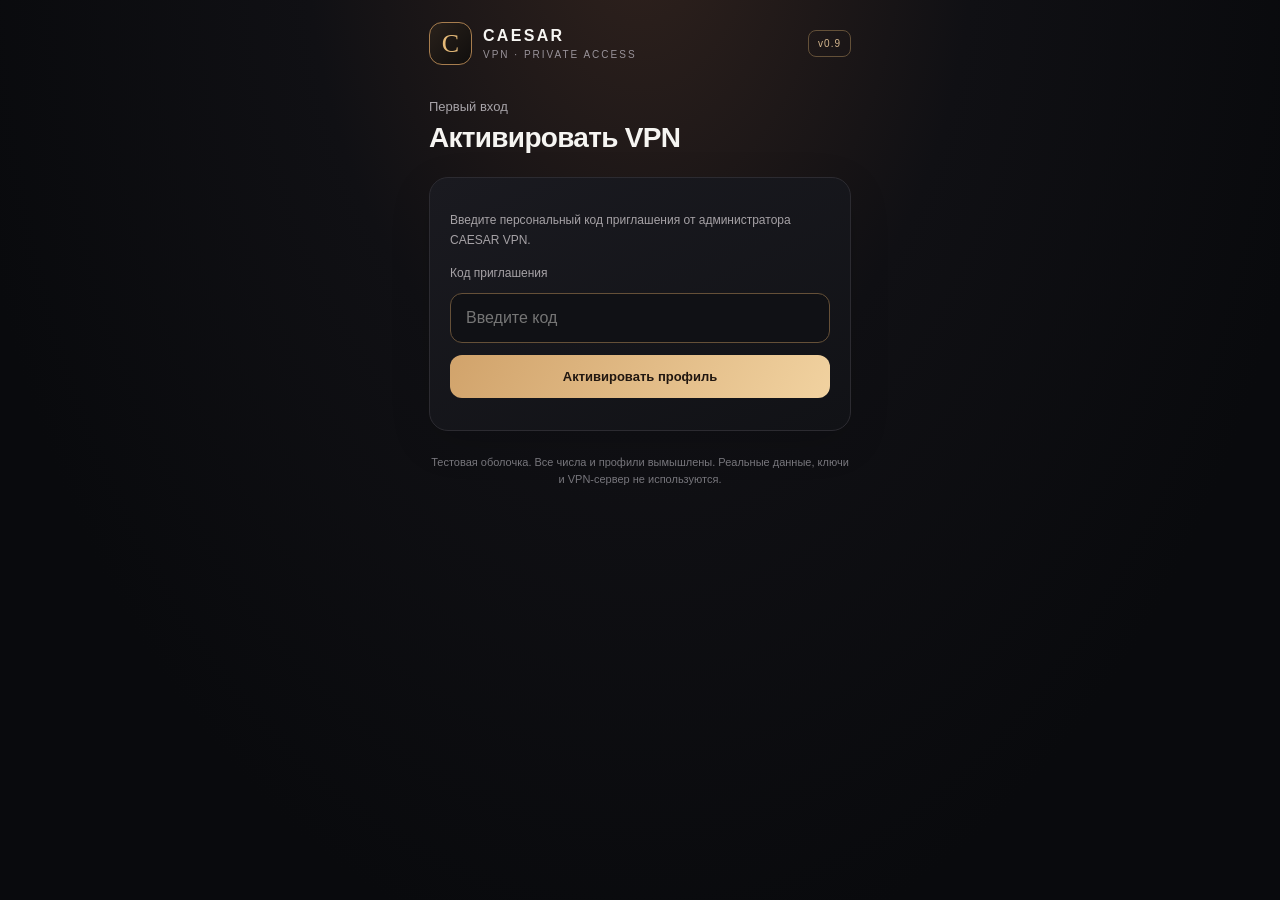
==== commit ac00da76: "CAESAR VPN v0.9: accept secure invite codes and keep activation visible until linked" ====
--- a/client-demo.html
+++ b/client-demo.html
@@ -1,11 +1,11 @@
 <!doctype html><html lang="ru"><head><meta charset="utf-8"><meta name="viewport" content="width=device-width,initial-scale=1,viewport-fit=cover"><meta name="theme-color" content="#0a0a0d"><title>CAESAR VPN — личный кабинет (демо)</title><style>
-:root{color-scheme:dark;font-family:Inter,Onest,-apple-system,BlinkMacSystemFont,"Segoe UI",sans-serif;background:#090a0d;color:#f6f5f2}*{box-sizing:border-box}body{margin:0;min-height:100vh;background:radial-gradient(ellipse at 50% -10%,#30221d 0%,#101014 37%,#090a0d 76%)}button{font:inherit;cursor:pointer} .shell{max-width:460px;margin:auto;padding:calc(22px + env(safe-area-inset-top, 0px)) 19px calc(80px + env(safe-area-inset-bottom, 0px))}.top{display:flex;justify-content:space-between;align-items:center;margin-bottom:34px}.brand{display:flex;align-items:center;gap:11px}.seal{height:43px;width:43px;border:1px solid #a77d4e;border-radius:13px;background:linear-gradient(135deg,#29211b,#100e0d);display:grid;place-items:center;color:#e4b978;font-family:Georgia,serif;font-size:26px}.brand b{letter-spacing:2.3px;font-size:16px}.brand small{display:block;color:#99939a;font-size:10px;letter-spacing:2px;margin-top:4px}.demo{border:1px solid #635038;color:#d3b58d;padding:7px 9px;border-radius:8px;font-size:10px;letter-spacing:1px}.greet{font-size:13px;color:#a7a3a8;margin:0 0 8px}.headline{font-size:28px;letter-spacing:-.7px;margin:0 0 23px;font-weight:750}.panel{border:1px solid #2c2b31;border-radius:19px;background:linear-gradient(155deg,#1a1a20,#111216);padding:20px;margin-bottom:13px;box-shadow:0 12px 40px #0002}.subtle{font-size:12px;color:#a6a2a6}.between{display:flex;align-items:center;justify-content:space-between;gap:12px}.status{color:#8bd7ad;background:#173526;border:1px solid #2a6548;border-radius:50px;font-size:11px;padding:7px 10px}.big{font-size:31px;font-weight:750;margin:14px 0 4px}.line{height:1px;background:#2b2a30;margin:17px 0}.meter{height:6px;border-radius:8px;background:#343039;overflow:hidden;margin:15px 0 10px}.meter i{display:block;width:66%;height:100%;background:linear-gradient(90deg,#b78349,#efc994);border-radius:8px}.gold{color:#eac393}.section{display:flex;justify-content:space-between;align-items:center;margin:26px 0 13px}.section h2{font-size:17px;margin:0}.section span{font-size:12px;color:#b6a086}.profile{display:flex;align-items:center;gap:13px;padding:15px 16px;background:#17181e;border:1px solid #2c2d34;border-radius:14px;margin-bottom:9px;cursor:pointer;width:100%;color:inherit;text-align:left}.profile.selected{border-color:#b28a57;background:#221d1b}.device{width:41px;height:41px;border-radius:12px;background:#27262b;display:grid;place-items:center;font-size:20px}.profile .meta{flex:1}.profile strong{display:block;font-size:14px;margin-bottom:5px}.profile small{color:#9d9ca5;font-size:11px}.arrow{color:#9d9184;font-size:19px}.actions{display:grid;grid-template-columns:1fr 1fr;gap:9px;margin-top:17px}.btn{border:0;border-radius:12px;padding:14px 9px;font-weight:700;font-size:13px;background:linear-gradient(120deg,#d1a36b,#f1d2a0);color:#211710}.btn.alt{background:#2b292b;color:#e9e6e4;border:1px solid #4a4340}.foot{font-size:11px;color:#77767c;text-align:center;margin-top:23px;line-height:1.6}.modal{position:fixed;inset:0;background:#000b;display:none;align-items:center;justify-content:center;padding:20px}.modal.show{display:flex}.dialog{max-width:410px;width:100%;background:#1b1a20;border:1px solid #544335;border-radius:20px;padding:24px}.dialog h3{margin:0 0 12px}.dialog p{color:#b4afb4;font-size:13px;line-height:1.6}.dialog button{width:100%;margin-top:12px}.tabs{display:grid;grid-template-columns:1fr 1fr;gap:5px;padding:5px;border-radius:14px;background:#1a1a20;border:1px solid #343038;margin:0 0 23px}.tab{border:0;background:transparent;color:#aaa4a5;border-radius:10px;padding:12px;font-weight:650}.tab.active{background:#3a2b20;color:#f3d1a1}.hidden{display:none!important}.small-title{font-size:15px;font-weight:700;margin:0 0 12px}.statgrid{display:grid;grid-template-columns:1fr 1fr;gap:10px}.stat{padding:15px;border:1px solid #343038;background:#1a1a20;border-radius:14px}.stat b{display:block;font-size:25px;margin-top:8px}.actionrow{display:flex;align-items:center;gap:12px;border:1px solid #333039;background:#1b1b22;border-radius:14px;padding:16px;margin:9px 0;width:100%;color:#eee;text-align:left}.actionrow span{flex:1}.pill{font-size:11px;color:#b6aa98}.adminnote{border:1px solid #5b4630;background:#211b17;border-radius:13px;padding:13px;font-size:12px;color:#d8b88b;line-height:1.5;margin:0 0 15px}.details{padding:16px;background:#1a1a20;border:1px solid #4e3c2b;border-radius:14px;margin:10px 0}.details h3{margin:0 0 8px;font-size:16px}.details p{font-size:12px;line-height:1.6;color:#aaa3a6}.details .btn{width:100%;margin-top:9px}.profile:focus-visible,.tab:focus-visible,.btn:focus-visible{outline:2px solid #e9bc7d;outline-offset:2px}@media(max-width:380px){.headline{font-size:25px}.actions{grid-template-columns:1fr}} .adminframe-wrap{position:relative;width:calc(100vw - 16px);margin-left:calc(50% - 50vw + 8px);height:calc(100dvh - 205px);min-height:510px;overflow:hidden;border:1px solid #393238;border-radius:14px;background:#101217}.adminframe-wrap iframe{width:100%;height:100%;border:0;background:#101217}#adminView .adminnote{margin-bottom:12px}@media(min-width:700px){.adminframe-wrap{width:min(100%,900px);margin-left:auto;margin-right:auto;height:760px}} .device{color:#dfb57c}.profile.selected .device{background:#3a3028}.device svg{display:block}</style></head><body><main class="shell"><header class="top"><div class="brand"><div class="seal">C</div><div><b>CAESAR</b><small>VPN · PRIVATE ACCESS</small></div></div><span class="demo">ДЕМО v0.8</span></header><section id="inviteView"><p class="greet">Первый вход</p><h1 class="headline">Активировать VPN</h1><section class="panel"><p class="subtle" style="line-height:1.7">Введите персональный код приглашения от администратора CAESAR VPN.</p><label for="inviteCode" class="subtle">Код приглашения</label><input id="inviteCode" maxlength="32" autocomplete="one-time-code" placeholder="Введите код" style="display:block;width:100%;margin:12px 0;background:#101115;border:1px solid #655038;border-radius:12px;padding:15px;color:#fff;font:inherit"><button class="btn" id="activateInvite" style="width:100%">Активировать профиль</button><p id="inviteMessage" role="status" class="subtle" style="line-height:1.6"></p></section></section><section id="clientView" class="hidden"><p class="greet">Личный кабинет</p><h1 class="headline">Ваш VPN под контролем</h1><section class="panel"><div class="between"><span class="subtle">Подписка</span><span class="status">● Активна</span></div><div class="big">120 дней</div><div class="subtle">Действует до 11 марта 2027 · пример</div><div class="meter"><i></i></div><div class="between"><span class="subtle">Тариф</span><b class="gold">6 месяцев</b></div><div class="line"></div><div class="between"><span class="subtle">VPN-профилей</span><b id="counter">3</b></div></section><div class="section"><h2>Мои подключения</h2><span>3 профиля</span></div><div id="profiles"></div><div id="profileDetail" class="details hidden"><h3 id="detailTitle"></h3><p id="detailText"></p><button class="btn" id="getConfig">Получить профиль WireGuard</button><button class="btn alt" id="shareProfile">Отправить ссылку другу</button></div><div class="actions"><button class="btn" id="connect">Подключить VPN</button><button class="btn alt" id="instruction">Инструкция</button></div></section><p class="foot">Тестовая оболочка. Все числа и профили вымышлены. Реальные данные, ключи и VPN-сервер не используются.</p></main><div class="modal" id="modal"><div class="dialog"><h3 id="modalTitle"></h3><p id="modalBody"></p><button class="btn" id="close">Закрыть</button></div></div><script>
+:root{color-scheme:dark;font-family:Inter,Onest,-apple-system,BlinkMacSystemFont,"Segoe UI",sans-serif;background:#090a0d;color:#f6f5f2}*{box-sizing:border-box}body{margin:0;min-height:100vh;background:radial-gradient(ellipse at 50% -10%,#30221d 0%,#101014 37%,#090a0d 76%)}button{font:inherit;cursor:pointer} .shell{max-width:460px;margin:auto;padding:calc(22px + env(safe-area-inset-top, 0px)) 19px calc(80px + env(safe-area-inset-bottom, 0px))}.top{display:flex;justify-content:space-between;align-items:center;margin-bottom:34px}.brand{display:flex;align-items:center;gap:11px}.seal{height:43px;width:43px;border:1px solid #a77d4e;border-radius:13px;background:linear-gradient(135deg,#29211b,#100e0d);display:grid;place-items:center;color:#e4b978;font-family:Georgia,serif;font-size:26px}.brand b{letter-spacing:2.3px;font-size:16px}.brand small{display:block;color:#99939a;font-size:10px;letter-spacing:2px;margin-top:4px}.demo{border:1px solid #635038;color:#d3b58d;padding:7px 9px;border-radius:8px;font-size:10px;letter-spacing:1px}.greet{font-size:13px;color:#a7a3a8;margin:0 0 8px}.headline{font-size:28px;letter-spacing:-.7px;margin:0 0 23px;font-weight:750}.panel{border:1px solid #2c2b31;border-radius:19px;background:linear-gradient(155deg,#1a1a20,#111216);padding:20px;margin-bottom:13px;box-shadow:0 12px 40px #0002}.subtle{font-size:12px;color:#a6a2a6}.between{display:flex;align-items:center;justify-content:space-between;gap:12px}.status{color:#8bd7ad;background:#173526;border:1px solid #2a6548;border-radius:50px;font-size:11px;padding:7px 10px}.big{font-size:31px;font-weight:750;margin:14px 0 4px}.line{height:1px;background:#2b2a30;margin:17px 0}.meter{height:6px;border-radius:8px;background:#343039;overflow:hidden;margin:15px 0 10px}.meter i{display:block;width:66%;height:100%;background:linear-gradient(90deg,#b78349,#efc994);border-radius:8px}.gold{color:#eac393}.section{display:flex;justify-content:space-between;align-items:center;margin:26px 0 13px}.section h2{font-size:17px;margin:0}.section span{font-size:12px;color:#b6a086}.profile{display:flex;align-items:center;gap:13px;padding:15px 16px;background:#17181e;border:1px solid #2c2d34;border-radius:14px;margin-bottom:9px;cursor:pointer;width:100%;color:inherit;text-align:left}.profile.selected{border-color:#b28a57;background:#221d1b}.device{width:41px;height:41px;border-radius:12px;background:#27262b;display:grid;place-items:center;font-size:20px}.profile .meta{flex:1}.profile strong{display:block;font-size:14px;margin-bottom:5px}.profile small{color:#9d9ca5;font-size:11px}.arrow{color:#9d9184;font-size:19px}.actions{display:grid;grid-template-columns:1fr 1fr;gap:9px;margin-top:17px}.btn{border:0;border-radius:12px;padding:14px 9px;font-weight:700;font-size:13px;background:linear-gradient(120deg,#d1a36b,#f1d2a0);color:#211710}.btn.alt{background:#2b292b;color:#e9e6e4;border:1px solid #4a4340}.foot{font-size:11px;color:#77767c;text-align:center;margin-top:23px;line-height:1.6}.modal{position:fixed;inset:0;background:#000b;display:none;align-items:center;justify-content:center;padding:20px}.modal.show{display:flex}.dialog{max-width:410px;width:100%;background:#1b1a20;border:1px solid #544335;border-radius:20px;padding:24px}.dialog h3{margin:0 0 12px}.dialog p{color:#b4afb4;font-size:13px;line-height:1.6}.dialog button{width:100%;margin-top:12px}.tabs{display:grid;grid-template-columns:1fr 1fr;gap:5px;padding:5px;border-radius:14px;background:#1a1a20;border:1px solid #343038;margin:0 0 23px}.tab{border:0;background:transparent;color:#aaa4a5;border-radius:10px;padding:12px;font-weight:650}.tab.active{background:#3a2b20;color:#f3d1a1}.hidden{display:none!important}.small-title{font-size:15px;font-weight:700;margin:0 0 12px}.statgrid{display:grid;grid-template-columns:1fr 1fr;gap:10px}.stat{padding:15px;border:1px solid #343038;background:#1a1a20;border-radius:14px}.stat b{display:block;font-size:25px;margin-top:8px}.actionrow{display:flex;align-items:center;gap:12px;border:1px solid #333039;background:#1b1b22;border-radius:14px;padding:16px;margin:9px 0;width:100%;color:#eee;text-align:left}.actionrow span{flex:1}.pill{font-size:11px;color:#b6aa98}.adminnote{border:1px solid #5b4630;background:#211b17;border-radius:13px;padding:13px;font-size:12px;color:#d8b88b;line-height:1.5;margin:0 0 15px}.details{padding:16px;background:#1a1a20;border:1px solid #4e3c2b;border-radius:14px;margin:10px 0}.details h3{margin:0 0 8px;font-size:16px}.details p{font-size:12px;line-height:1.6;color:#aaa3a6}.details .btn{width:100%;margin-top:9px}.profile:focus-visible,.tab:focus-visible,.btn:focus-visible{outline:2px solid #e9bc7d;outline-offset:2px}@media(max-width:380px){.headline{font-size:25px}.actions{grid-template-columns:1fr}} .adminframe-wrap{position:relative;width:calc(100vw - 16px);margin-left:calc(50% - 50vw + 8px);height:calc(100dvh - 205px);min-height:510px;overflow:hidden;border:1px solid #393238;border-radius:14px;background:#101217}.adminframe-wrap iframe{width:100%;height:100%;border:0;background:#101217}#adminView .adminnote{margin-bottom:12px}@media(min-width:700px){.adminframe-wrap{width:min(100%,900px);margin-left:auto;margin-right:auto;height:760px}} .device{color:#dfb57c}.profile.selected .device{background:#3a3028}.device svg{display:block}</style><!-- Redeploy CAESAR VPN v0.8 after GitHub Pages startup failure --></head><body><main class="shell"><header class="top"><div class="brand"><div class="seal">C</div><div><b>CAESAR</b><small>VPN · PRIVATE ACCESS</small></div></div><span class="demo">v0.9</span></header><section id="inviteView"><p class="greet">Первый вход</p><h1 class="headline">Активировать VPN</h1><section class="panel"><p class="subtle" style="line-height:1.7">Введите персональный код приглашения от администратора CAESAR VPN.</p><label for="inviteCode" class="subtle">Код приглашения</label><input id="inviteCode" maxlength="64" autocomplete="one-time-code" placeholder="Введите код" style="display:block;width:100%;margin:12px 0;background:#101115;border:1px solid #655038;border-radius:12px;padding:15px;color:#fff;font:inherit"><button class="btn" id="activateInvite" style="width:100%">Активировать профиль</button><p id="inviteMessage" role="status" class="subtle" style="line-height:1.6"></p></section></section><section id="clientView" class="hidden"><p class="greet">Личный кабинет</p><h1 class="headline">Ваш VPN под контролем</h1><section class="panel"><div class="between"><span class="subtle">Подписка</span><span class="status">● Активна</span></div><div class="big">120 дней</div><div class="subtle">Действует до 11 марта 2027 · пример</div><div class="meter"><i></i></div><div class="between"><span class="subtle">Тариф</span><b class="gold">6 месяцев</b></div><div class="line"></div><div class="between"><span class="subtle">VPN-профилей</span><b id="counter">3</b></div></section><div class="section"><h2>Мои подключения</h2><span>3 профиля</span></div><div id="profiles"></div><div id="profileDetail" class="details hidden"><h3 id="detailTitle"></h3><p id="detailText"></p><button class="btn" id="getConfig">Получить профиль WireGuard</button><button class="btn alt" id="shareProfile">Отправить ссылку другу</button></div><div class="actions"><button class="btn" id="connect">Подключить VPN</button><button class="btn alt" id="instruction">Инструкция</button></div></section><p class="foot">Тестовая оболочка. Все числа и профили вымышлены. Реальные данные, ключи и VPN-сервер не используются.</p></main><div class="modal" id="modal"><div class="dialog"><h3 id="modalTitle"></h3><p id="modalBody"></p><button class="btn" id="close">Закрыть</button></div></div><script>
 const $=id=>document.getElementById(id);
 const tg=window.Telegram?.WebApp;
 const API_BASE="https://vpn-staging.80-90-179-65.sslip.io";
 async function api(path,body){const response=await fetch(API_BASE+path,{method:"POST",headers:{"Content-Type":"application/json"},body:JSON.stringify(body),cache:"no-store"});let data;try{data=await response.json()}catch{throw Error("Сервер пока не поддерживает активацию.")}if(!response.ok)throw Error(data.error||"Не удалось выполнить запрос");return data}
-async function loadAccount(){if(!tg?.initData)return;try{const result=await api("/api/miniapp/me",{initData:tg.initData});if(!result.ok||!Array.isArray(result.profiles))return;profiles.splice(0,profiles.length,...result.profiles.map(p=>({name:String(p.name||"VPN-профиль"),type:"VPN-профиль · отдельный ключ",expiry:String(p.expiry||"не указана"),id:p.id})));$("inviteView").classList.add("hidden");$("clientView").classList.remove("hidden");$("counter").textContent=profiles.length;document.querySelector(".section span").textContent=profiles.length+" проф.";document.querySelector(".foot").textContent="Данные получены из CAESAR VPN.";render()}catch{$("inviteMessage").textContent="Введите код приглашения для первого входа."}}
-async function activate(){const code=$("inviteCode").value.trim();if(!/^[A-Za-z0-9-]{6,32}$/.test(code)){$("inviteMessage").textContent="Проверьте код (6–32 символа).";return}if(!tg?.initData){$("inviteMessage").textContent="Откройте приложение через Telegram.";return}const btn=$("activateInvite");btn.disabled=true;$("inviteMessage").textContent="Проверяем код…";try{const result=await api("/api/miniapp/activate",{initData:tg.initData,code});if(!result.ok)throw Error("Привязка не подтверждена");await loadAccount()}catch(e){$("inviteMessage").textContent=e.message||"Ошибка соединения"}finally{btn.disabled=false}}
+async function loadAccount(){if(!tg?.initData)return;try{const result=await api("/api/miniapp/me",{initData:tg.initData});if(!result.ok||!Array.isArray(result.profiles)||result.profiles.length===0)return;profiles.splice(0,profiles.length,...result.profiles.map(p=>({name:String(p.name||"VPN-профиль"),type:"VPN-профиль · отдельный ключ",expiry:String(p.expiry||"не указана"),id:p.id})));$("inviteView").classList.add("hidden");$("clientView").classList.remove("hidden");$("counter").textContent=profiles.length;document.querySelector(".section span").textContent=profiles.length+" проф.";document.querySelector(".foot").textContent="Данные получены из CAESAR VPN.";render()}catch{$("inviteMessage").textContent="Введите код приглашения для первого входа."}}
+async function activate(){const code=$("inviteCode").value.trim();if(!/^[A-Za-z0-9_-]{6,64}$/.test(code)){$("inviteMessage").textContent="Проверьте код приглашения.";return}if(!tg?.initData){$("inviteMessage").textContent="Откройте приложение через Telegram.";return}const btn=$("activateInvite");btn.disabled=true;$("inviteMessage").textContent="Проверяем код…";try{const result=await api("/api/miniapp/activate",{initData:tg.initData,code});if(!result.ok)throw Error("Привязка не подтверждена");await loadAccount()}catch(e){$("inviteMessage").textContent=e.message||"Ошибка соединения"}finally{btn.disabled=false}}
 $("activateInvite").onclick=activate;
 $("inviteCode").addEventListener("keydown",e=>{if(e.key==="Enter")activate()});
 
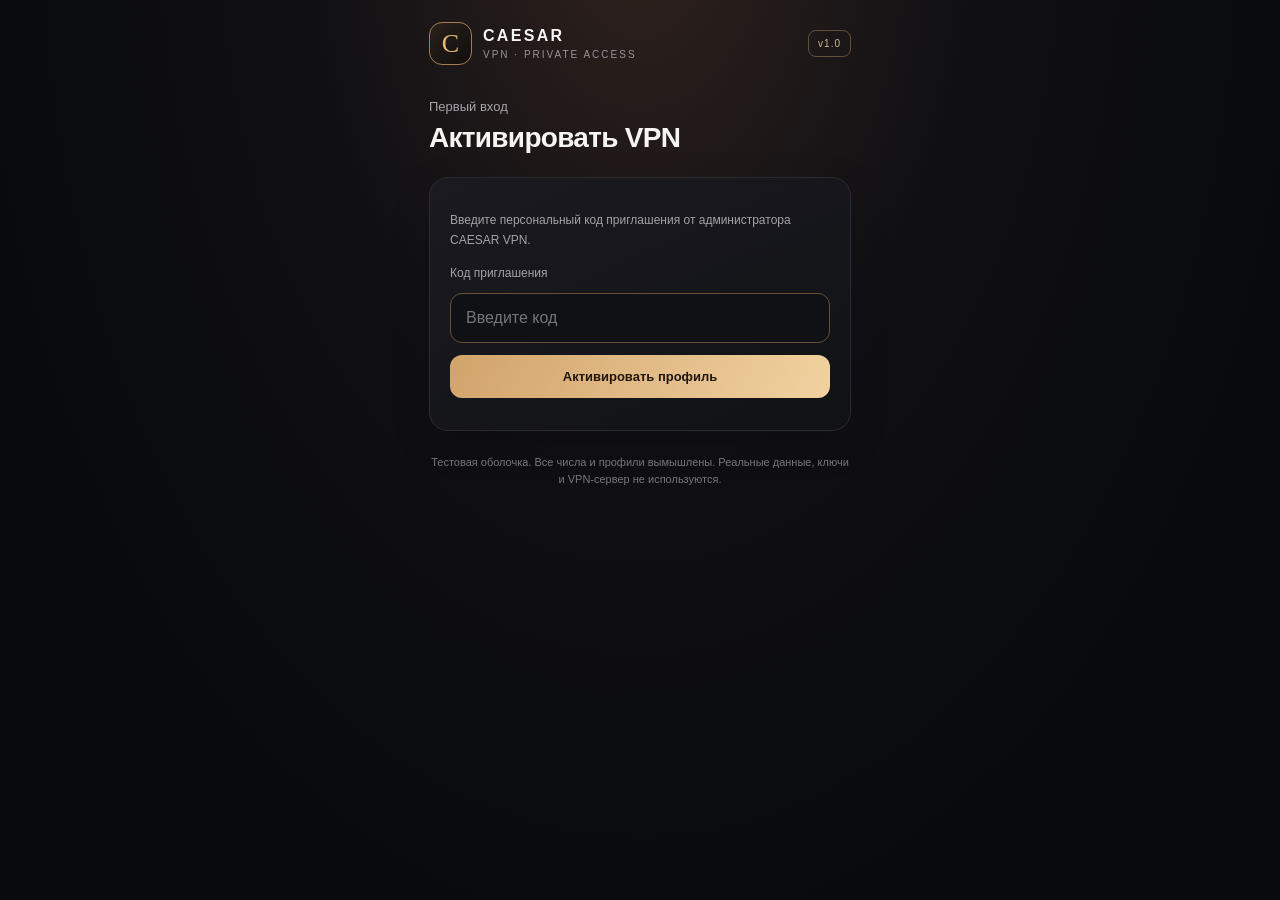
==== commit ad41d0c5: "CAESAR VPN v1.0: load Telegram WebApp SDK for initData authentication" ====
--- a/client-demo.html
+++ b/client-demo.html
@@ -1,11 +1,11 @@
 <!doctype html><html lang="ru"><head><meta charset="utf-8"><meta name="viewport" content="width=device-width,initial-scale=1,viewport-fit=cover"><meta name="theme-color" content="#0a0a0d"><title>CAESAR VPN — личный кабинет (демо)</title><style>
-:root{color-scheme:dark;font-family:Inter,Onest,-apple-system,BlinkMacSystemFont,"Segoe UI",sans-serif;background:#090a0d;color:#f6f5f2}*{box-sizing:border-box}body{margin:0;min-height:100vh;background:radial-gradient(ellipse at 50% -10%,#30221d 0%,#101014 37%,#090a0d 76%)}button{font:inherit;cursor:pointer} .shell{max-width:460px;margin:auto;padding:calc(22px + env(safe-area-inset-top, 0px)) 19px calc(80px + env(safe-area-inset-bottom, 0px))}.top{display:flex;justify-content:space-between;align-items:center;margin-bottom:34px}.brand{display:flex;align-items:center;gap:11px}.seal{height:43px;width:43px;border:1px solid #a77d4e;border-radius:13px;background:linear-gradient(135deg,#29211b,#100e0d);display:grid;place-items:center;color:#e4b978;font-family:Georgia,serif;font-size:26px}.brand b{letter-spacing:2.3px;font-size:16px}.brand small{display:block;color:#99939a;font-size:10px;letter-spacing:2px;margin-top:4px}.demo{border:1px solid #635038;color:#d3b58d;padding:7px 9px;border-radius:8px;font-size:10px;letter-spacing:1px}.greet{font-size:13px;color:#a7a3a8;margin:0 0 8px}.headline{font-size:28px;letter-spacing:-.7px;margin:0 0 23px;font-weight:750}.panel{border:1px solid #2c2b31;border-radius:19px;background:linear-gradient(155deg,#1a1a20,#111216);padding:20px;margin-bottom:13px;box-shadow:0 12px 40px #0002}.subtle{font-size:12px;color:#a6a2a6}.between{display:flex;align-items:center;justify-content:space-between;gap:12px}.status{color:#8bd7ad;background:#173526;border:1px solid #2a6548;border-radius:50px;font-size:11px;padding:7px 10px}.big{font-size:31px;font-weight:750;margin:14px 0 4px}.line{height:1px;background:#2b2a30;margin:17px 0}.meter{height:6px;border-radius:8px;background:#343039;overflow:hidden;margin:15px 0 10px}.meter i{display:block;width:66%;height:100%;background:linear-gradient(90deg,#b78349,#efc994);border-radius:8px}.gold{color:#eac393}.section{display:flex;justify-content:space-between;align-items:center;margin:26px 0 13px}.section h2{font-size:17px;margin:0}.section span{font-size:12px;color:#b6a086}.profile{display:flex;align-items:center;gap:13px;padding:15px 16px;background:#17181e;border:1px solid #2c2d34;border-radius:14px;margin-bottom:9px;cursor:pointer;width:100%;color:inherit;text-align:left}.profile.selected{border-color:#b28a57;background:#221d1b}.device{width:41px;height:41px;border-radius:12px;background:#27262b;display:grid;place-items:center;font-size:20px}.profile .meta{flex:1}.profile strong{display:block;font-size:14px;margin-bottom:5px}.profile small{color:#9d9ca5;font-size:11px}.arrow{color:#9d9184;font-size:19px}.actions{display:grid;grid-template-columns:1fr 1fr;gap:9px;margin-top:17px}.btn{border:0;border-radius:12px;padding:14px 9px;font-weight:700;font-size:13px;background:linear-gradient(120deg,#d1a36b,#f1d2a0);color:#211710}.btn.alt{background:#2b292b;color:#e9e6e4;border:1px solid #4a4340}.foot{font-size:11px;color:#77767c;text-align:center;margin-top:23px;line-height:1.6}.modal{position:fixed;inset:0;background:#000b;display:none;align-items:center;justify-content:center;padding:20px}.modal.show{display:flex}.dialog{max-width:410px;width:100%;background:#1b1a20;border:1px solid #544335;border-radius:20px;padding:24px}.dialog h3{margin:0 0 12px}.dialog p{color:#b4afb4;font-size:13px;line-height:1.6}.dialog button{width:100%;margin-top:12px}.tabs{display:grid;grid-template-columns:1fr 1fr;gap:5px;padding:5px;border-radius:14px;background:#1a1a20;border:1px solid #343038;margin:0 0 23px}.tab{border:0;background:transparent;color:#aaa4a5;border-radius:10px;padding:12px;font-weight:650}.tab.active{background:#3a2b20;color:#f3d1a1}.hidden{display:none!important}.small-title{font-size:15px;font-weight:700;margin:0 0 12px}.statgrid{display:grid;grid-template-columns:1fr 1fr;gap:10px}.stat{padding:15px;border:1px solid #343038;background:#1a1a20;border-radius:14px}.stat b{display:block;font-size:25px;margin-top:8px}.actionrow{display:flex;align-items:center;gap:12px;border:1px solid #333039;background:#1b1b22;border-radius:14px;padding:16px;margin:9px 0;width:100%;color:#eee;text-align:left}.actionrow span{flex:1}.pill{font-size:11px;color:#b6aa98}.adminnote{border:1px solid #5b4630;background:#211b17;border-radius:13px;padding:13px;font-size:12px;color:#d8b88b;line-height:1.5;margin:0 0 15px}.details{padding:16px;background:#1a1a20;border:1px solid #4e3c2b;border-radius:14px;margin:10px 0}.details h3{margin:0 0 8px;font-size:16px}.details p{font-size:12px;line-height:1.6;color:#aaa3a6}.details .btn{width:100%;margin-top:9px}.profile:focus-visible,.tab:focus-visible,.btn:focus-visible{outline:2px solid #e9bc7d;outline-offset:2px}@media(max-width:380px){.headline{font-size:25px}.actions{grid-template-columns:1fr}} .adminframe-wrap{position:relative;width:calc(100vw - 16px);margin-left:calc(50% - 50vw + 8px);height:calc(100dvh - 205px);min-height:510px;overflow:hidden;border:1px solid #393238;border-radius:14px;background:#101217}.adminframe-wrap iframe{width:100%;height:100%;border:0;background:#101217}#adminView .adminnote{margin-bottom:12px}@media(min-width:700px){.adminframe-wrap{width:min(100%,900px);margin-left:auto;margin-right:auto;height:760px}} .device{color:#dfb57c}.profile.selected .device{background:#3a3028}.device svg{display:block}</style><!-- Redeploy CAESAR VPN v0.8 after GitHub Pages startup failure --></head><body><main class="shell"><header class="top"><div class="brand"><div class="seal">C</div><div><b>CAESAR</b><small>VPN · PRIVATE ACCESS</small></div></div><span class="demo">v0.9</span></header><section id="inviteView"><p class="greet">Первый вход</p><h1 class="headline">Активировать VPN</h1><section class="panel"><p class="subtle" style="line-height:1.7">Введите персональный код приглашения от администратора CAESAR VPN.</p><label for="inviteCode" class="subtle">Код приглашения</label><input id="inviteCode" maxlength="64" autocomplete="one-time-code" placeholder="Введите код" style="display:block;width:100%;margin:12px 0;background:#101115;border:1px solid #655038;border-radius:12px;padding:15px;color:#fff;font:inherit"><button class="btn" id="activateInvite" style="width:100%">Активировать профиль</button><p id="inviteMessage" role="status" class="subtle" style="line-height:1.6"></p></section></section><section id="clientView" class="hidden"><p class="greet">Личный кабинет</p><h1 class="headline">Ваш VPN под контролем</h1><section class="panel"><div class="between"><span class="subtle">Подписка</span><span class="status">● Активна</span></div><div class="big">120 дней</div><div class="subtle">Действует до 11 марта 2027 · пример</div><div class="meter"><i></i></div><div class="between"><span class="subtle">Тариф</span><b class="gold">6 месяцев</b></div><div class="line"></div><div class="between"><span class="subtle">VPN-профилей</span><b id="counter">3</b></div></section><div class="section"><h2>Мои подключения</h2><span>3 профиля</span></div><div id="profiles"></div><div id="profileDetail" class="details hidden"><h3 id="detailTitle"></h3><p id="detailText"></p><button class="btn" id="getConfig">Получить профиль WireGuard</button><button class="btn alt" id="shareProfile">Отправить ссылку другу</button></div><div class="actions"><button class="btn" id="connect">Подключить VPN</button><button class="btn alt" id="instruction">Инструкция</button></div></section><p class="foot">Тестовая оболочка. Все числа и профили вымышлены. Реальные данные, ключи и VPN-сервер не используются.</p></main><div class="modal" id="modal"><div class="dialog"><h3 id="modalTitle"></h3><p id="modalBody"></p><button class="btn" id="close">Закрыть</button></div></div><script>
+:root{color-scheme:dark;font-family:Inter,Onest,-apple-system,BlinkMacSystemFont,"Segoe UI",sans-serif;background:#090a0d;color:#f6f5f2}*{box-sizing:border-box}body{margin:0;min-height:100vh;background:radial-gradient(ellipse at 50% -10%,#30221d 0%,#101014 37%,#090a0d 76%)}button{font:inherit;cursor:pointer} .shell{max-width:460px;margin:auto;padding:calc(22px + env(safe-area-inset-top, 0px)) 19px calc(80px + env(safe-area-inset-bottom, 0px))}.top{display:flex;justify-content:space-between;align-items:center;margin-bottom:34px}.brand{display:flex;align-items:center;gap:11px}.seal{height:43px;width:43px;border:1px solid #a77d4e;border-radius:13px;background:linear-gradient(135deg,#29211b,#100e0d);display:grid;place-items:center;color:#e4b978;font-family:Georgia,serif;font-size:26px}.brand b{letter-spacing:2.3px;font-size:16px}.brand small{display:block;color:#99939a;font-size:10px;letter-spacing:2px;margin-top:4px}.demo{border:1px solid #635038;color:#d3b58d;padding:7px 9px;border-radius:8px;font-size:10px;letter-spacing:1px}.greet{font-size:13px;color:#a7a3a8;margin:0 0 8px}.headline{font-size:28px;letter-spacing:-.7px;margin:0 0 23px;font-weight:750}.panel{border:1px solid #2c2b31;border-radius:19px;background:linear-gradient(155deg,#1a1a20,#111216);padding:20px;margin-bottom:13px;box-shadow:0 12px 40px #0002}.subtle{font-size:12px;color:#a6a2a6}.between{display:flex;align-items:center;justify-content:space-between;gap:12px}.status{color:#8bd7ad;background:#173526;border:1px solid #2a6548;border-radius:50px;font-size:11px;padding:7px 10px}.big{font-size:31px;font-weight:750;margin:14px 0 4px}.line{height:1px;background:#2b2a30;margin:17px 0}.meter{height:6px;border-radius:8px;background:#343039;overflow:hidden;margin:15px 0 10px}.meter i{display:block;width:66%;height:100%;background:linear-gradient(90deg,#b78349,#efc994);border-radius:8px}.gold{color:#eac393}.section{display:flex;justify-content:space-between;align-items:center;margin:26px 0 13px}.section h2{font-size:17px;margin:0}.section span{font-size:12px;color:#b6a086}.profile{display:flex;align-items:center;gap:13px;padding:15px 16px;background:#17181e;border:1px solid #2c2d34;border-radius:14px;margin-bottom:9px;cursor:pointer;width:100%;color:inherit;text-align:left}.profile.selected{border-color:#b28a57;background:#221d1b}.device{width:41px;height:41px;border-radius:12px;background:#27262b;display:grid;place-items:center;font-size:20px}.profile .meta{flex:1}.profile strong{display:block;font-size:14px;margin-bottom:5px}.profile small{color:#9d9ca5;font-size:11px}.arrow{color:#9d9184;font-size:19px}.actions{display:grid;grid-template-columns:1fr 1fr;gap:9px;margin-top:17px}.btn{border:0;border-radius:12px;padding:14px 9px;font-weight:700;font-size:13px;background:linear-gradient(120deg,#d1a36b,#f1d2a0);color:#211710}.btn.alt{background:#2b292b;color:#e9e6e4;border:1px solid #4a4340}.foot{font-size:11px;color:#77767c;text-align:center;margin-top:23px;line-height:1.6}.modal{position:fixed;inset:0;background:#000b;display:none;align-items:center;justify-content:center;padding:20px}.modal.show{display:flex}.dialog{max-width:410px;width:100%;background:#1b1a20;border:1px solid #544335;border-radius:20px;padding:24px}.dialog h3{margin:0 0 12px}.dialog p{color:#b4afb4;font-size:13px;line-height:1.6}.dialog button{width:100%;margin-top:12px}.tabs{display:grid;grid-template-columns:1fr 1fr;gap:5px;padding:5px;border-radius:14px;background:#1a1a20;border:1px solid #343038;margin:0 0 23px}.tab{border:0;background:transparent;color:#aaa4a5;border-radius:10px;padding:12px;font-weight:650}.tab.active{background:#3a2b20;color:#f3d1a1}.hidden{display:none!important}.small-title{font-size:15px;font-weight:700;margin:0 0 12px}.statgrid{display:grid;grid-template-columns:1fr 1fr;gap:10px}.stat{padding:15px;border:1px solid #343038;background:#1a1a20;border-radius:14px}.stat b{display:block;font-size:25px;margin-top:8px}.actionrow{display:flex;align-items:center;gap:12px;border:1px solid #333039;background:#1b1b22;border-radius:14px;padding:16px;margin:9px 0;width:100%;color:#eee;text-align:left}.actionrow span{flex:1}.pill{font-size:11px;color:#b6aa98}.adminnote{border:1px solid #5b4630;background:#211b17;border-radius:13px;padding:13px;font-size:12px;color:#d8b88b;line-height:1.5;margin:0 0 15px}.details{padding:16px;background:#1a1a20;border:1px solid #4e3c2b;border-radius:14px;margin:10px 0}.details h3{margin:0 0 8px;font-size:16px}.details p{font-size:12px;line-height:1.6;color:#aaa3a6}.details .btn{width:100%;margin-top:9px}.profile:focus-visible,.tab:focus-visible,.btn:focus-visible{outline:2px solid #e9bc7d;outline-offset:2px}@media(max-width:380px){.headline{font-size:25px}.actions{grid-template-columns:1fr}} .adminframe-wrap{position:relative;width:calc(100vw - 16px);margin-left:calc(50% - 50vw + 8px);height:calc(100dvh - 205px);min-height:510px;overflow:hidden;border:1px solid #393238;border-radius:14px;background:#101217}.adminframe-wrap iframe{width:100%;height:100%;border:0;background:#101217}#adminView .adminnote{margin-bottom:12px}@media(min-width:700px){.adminframe-wrap{width:min(100%,900px);margin-left:auto;margin-right:auto;height:760px}} .device{color:#dfb57c}.profile.selected .device{background:#3a3028}.device svg{display:block}</style><!-- Redeploy CAESAR VPN v0.8 after GitHub Pages startup failure --><script src="https://telegram.org/js/telegram-web-app.js"></script></head><body><main class="shell"><header class="top"><div class="brand"><div class="seal">C</div><div><b>CAESAR</b><small>VPN · PRIVATE ACCESS</small></div></div><span class="demo">v1.0</span></header><section id="inviteView"><p class="greet">Первый вход</p><h1 class="headline">Активировать VPN</h1><section class="panel"><p class="subtle" style="line-height:1.7">Введите персональный код приглашения от администратора CAESAR VPN.</p><label for="inviteCode" class="subtle">Код приглашения</label><input id="inviteCode" maxlength="64" autocomplete="one-time-code" placeholder="Введите код" style="display:block;width:100%;margin:12px 0;background:#101115;border:1px solid #655038;border-radius:12px;padding:15px;color:#fff;font:inherit"><button class="btn" id="activateInvite" style="width:100%">Активировать профиль</button><p id="inviteMessage" role="status" class="subtle" style="line-height:1.6"></p></section></section><section id="clientView" class="hidden"><p class="greet">Личный кабинет</p><h1 class="headline">Ваш VPN под контролем</h1><section class="panel"><div class="between"><span class="subtle">Подписка</span><span class="status">● Активна</span></div><div class="big">120 дней</div><div class="subtle">Действует до 11 марта 2027 · пример</div><div class="meter"><i></i></div><div class="between"><span class="subtle">Тариф</span><b class="gold">6 месяцев</b></div><div class="line"></div><div class="between"><span class="subtle">VPN-профилей</span><b id="counter">3</b></div></section><div class="section"><h2>Мои подключения</h2><span>3 профиля</span></div><div id="profiles"></div><div id="profileDetail" class="details hidden"><h3 id="detailTitle"></h3><p id="detailText"></p><button class="btn" id="getConfig">Получить профиль WireGuard</button><button class="btn alt" id="shareProfile">Отправить ссылку другу</button></div><div class="actions"><button class="btn" id="connect">Подключить VPN</button><button class="btn alt" id="instruction">Инструкция</button></div></section><p class="foot">Тестовая оболочка. Все числа и профили вымышлены. Реальные данные, ключи и VPN-сервер не используются.</p></main><div class="modal" id="modal"><div class="dialog"><h3 id="modalTitle"></h3><p id="modalBody"></p><button class="btn" id="close">Закрыть</button></div></div><script>
 const $=id=>document.getElementById(id);
 const tg=window.Telegram?.WebApp;
 const API_BASE="https://vpn-staging.80-90-179-65.sslip.io";
 async function api(path,body){const response=await fetch(API_BASE+path,{method:"POST",headers:{"Content-Type":"application/json"},body:JSON.stringify(body),cache:"no-store"});let data;try{data=await response.json()}catch{throw Error("Сервер пока не поддерживает активацию.")}if(!response.ok)throw Error(data.error||"Не удалось выполнить запрос");return data}
 async function loadAccount(){if(!tg?.initData)return;try{const result=await api("/api/miniapp/me",{initData:tg.initData});if(!result.ok||!Array.isArray(result.profiles)||result.profiles.length===0)return;profiles.splice(0,profiles.length,...result.profiles.map(p=>({name:String(p.name||"VPN-профиль"),type:"VPN-профиль · отдельный ключ",expiry:String(p.expiry||"не указана"),id:p.id})));$("inviteView").classList.add("hidden");$("clientView").classList.remove("hidden");$("counter").textContent=profiles.length;document.querySelector(".section span").textContent=profiles.length+" проф.";document.querySelector(".foot").textContent="Данные получены из CAESAR VPN.";render()}catch{$("inviteMessage").textContent="Введите код приглашения для первого входа."}}
-async function activate(){const code=$("inviteCode").value.trim();if(!/^[A-Za-z0-9_-]{6,64}$/.test(code)){$("inviteMessage").textContent="Проверьте код приглашения.";return}if(!tg?.initData){$("inviteMessage").textContent="Откройте приложение через Telegram.";return}const btn=$("activateInvite");btn.disabled=true;$("inviteMessage").textContent="Проверяем код…";try{const result=await api("/api/miniapp/activate",{initData:tg.initData,code});if(!result.ok)throw Error("Привязка не подтверждена");await loadAccount()}catch(e){$("inviteMessage").textContent=e.message||"Ошибка соединения"}finally{btn.disabled=false}}
+async function activate(){const code=$("inviteCode").value.trim();if(!/^[A-Za-z0-9_-]{6,64}$/.test(code)){$("inviteMessage").textContent="Проверьте код приглашения.";return}if(!tg?.initData){$("inviteMessage").textContent="Не получены данные Telegram. Запустите Mini App кнопкой в чате бота, а не обычной ссылкой.";return}const btn=$("activateInvite");btn.disabled=true;$("inviteMessage").textContent="Проверяем код…";try{const result=await api("/api/miniapp/activate",{initData:tg.initData,code});if(!result.ok)throw Error("Привязка не подтверждена");await loadAccount()}catch(e){$("inviteMessage").textContent=e.message||"Ошибка соединения"}finally{btn.disabled=false}}
 $("activateInvite").onclick=activate;
 $("inviteCode").addEventListener("keydown",e=>{if(e.key==="Enter")activate()});
 
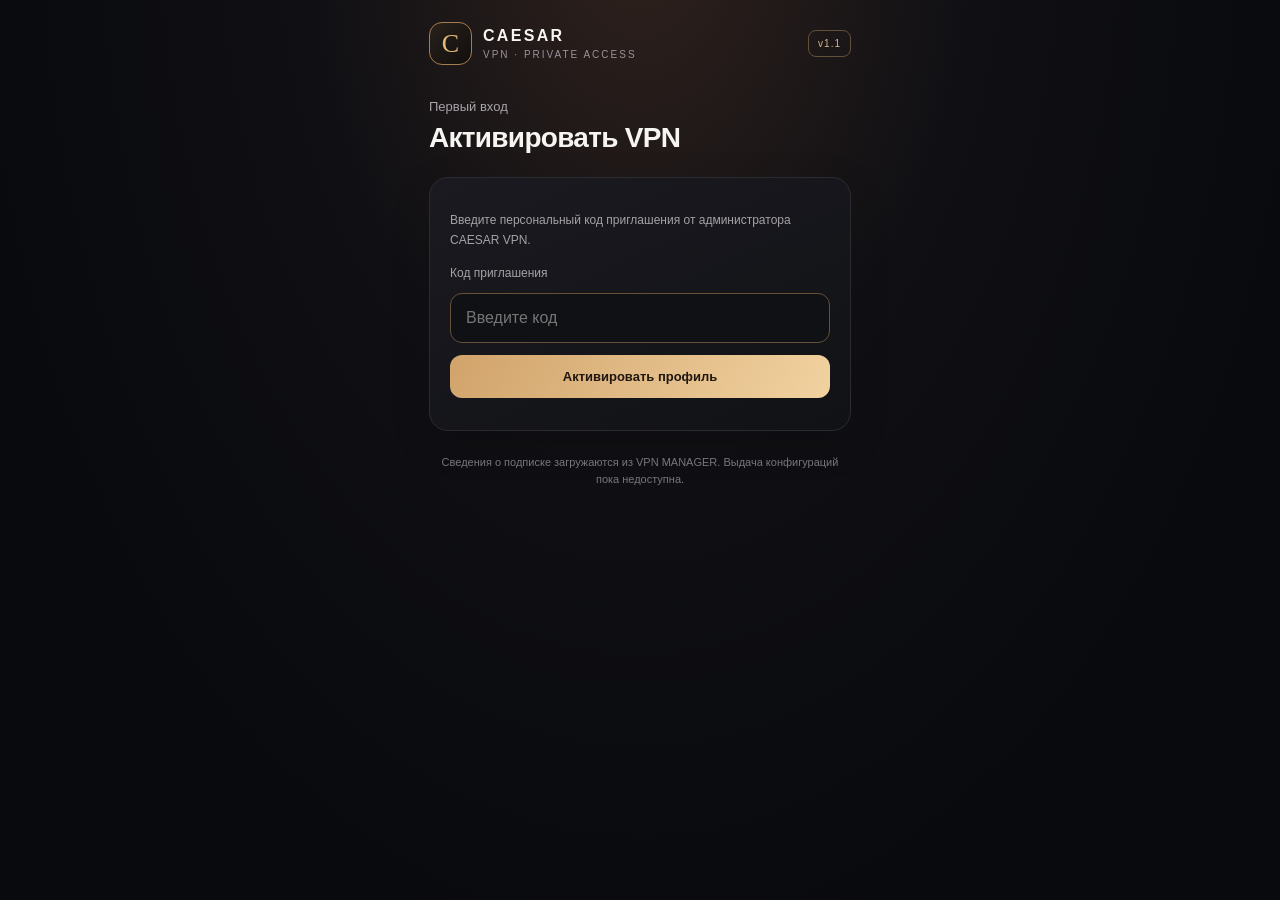
==== commit e8d89b39: "CAESAR VPN v1.1: calculate subscription from real API expiry; remove demo tariff and profiles" ====
--- a/client-demo.html
+++ b/client-demo.html
@@ -1,21 +1,22 @@
 <!doctype html><html lang="ru"><head><meta charset="utf-8"><meta name="viewport" content="width=device-width,initial-scale=1,viewport-fit=cover"><meta name="theme-color" content="#0a0a0d"><title>CAESAR VPN — личный кабинет (демо)</title><style>
-:root{color-scheme:dark;font-family:Inter,Onest,-apple-system,BlinkMacSystemFont,"Segoe UI",sans-serif;background:#090a0d;color:#f6f5f2}*{box-sizing:border-box}body{margin:0;min-height:100vh;background:radial-gradient(ellipse at 50% -10%,#30221d 0%,#101014 37%,#090a0d 76%)}button{font:inherit;cursor:pointer} .shell{max-width:460px;margin:auto;padding:calc(22px + env(safe-area-inset-top, 0px)) 19px calc(80px + env(safe-area-inset-bottom, 0px))}.top{display:flex;justify-content:space-between;align-items:center;margin-bottom:34px}.brand{display:flex;align-items:center;gap:11px}.seal{height:43px;width:43px;border:1px solid #a77d4e;border-radius:13px;background:linear-gradient(135deg,#29211b,#100e0d);display:grid;place-items:center;color:#e4b978;font-family:Georgia,serif;font-size:26px}.brand b{letter-spacing:2.3px;font-size:16px}.brand small{display:block;color:#99939a;font-size:10px;letter-spacing:2px;margin-top:4px}.demo{border:1px solid #635038;color:#d3b58d;padding:7px 9px;border-radius:8px;font-size:10px;letter-spacing:1px}.greet{font-size:13px;color:#a7a3a8;margin:0 0 8px}.headline{font-size:28px;letter-spacing:-.7px;margin:0 0 23px;font-weight:750}.panel{border:1px solid #2c2b31;border-radius:19px;background:linear-gradient(155deg,#1a1a20,#111216);padding:20px;margin-bottom:13px;box-shadow:0 12px 40px #0002}.subtle{font-size:12px;color:#a6a2a6}.between{display:flex;align-items:center;justify-content:space-between;gap:12px}.status{color:#8bd7ad;background:#173526;border:1px solid #2a6548;border-radius:50px;font-size:11px;padding:7px 10px}.big{font-size:31px;font-weight:750;margin:14px 0 4px}.line{height:1px;background:#2b2a30;margin:17px 0}.meter{height:6px;border-radius:8px;background:#343039;overflow:hidden;margin:15px 0 10px}.meter i{display:block;width:66%;height:100%;background:linear-gradient(90deg,#b78349,#efc994);border-radius:8px}.gold{color:#eac393}.section{display:flex;justify-content:space-between;align-items:center;margin:26px 0 13px}.section h2{font-size:17px;margin:0}.section span{font-size:12px;color:#b6a086}.profile{display:flex;align-items:center;gap:13px;padding:15px 16px;background:#17181e;border:1px solid #2c2d34;border-radius:14px;margin-bottom:9px;cursor:pointer;width:100%;color:inherit;text-align:left}.profile.selected{border-color:#b28a57;background:#221d1b}.device{width:41px;height:41px;border-radius:12px;background:#27262b;display:grid;place-items:center;font-size:20px}.profile .meta{flex:1}.profile strong{display:block;font-size:14px;margin-bottom:5px}.profile small{color:#9d9ca5;font-size:11px}.arrow{color:#9d9184;font-size:19px}.actions{display:grid;grid-template-columns:1fr 1fr;gap:9px;margin-top:17px}.btn{border:0;border-radius:12px;padding:14px 9px;font-weight:700;font-size:13px;background:linear-gradient(120deg,#d1a36b,#f1d2a0);color:#211710}.btn.alt{background:#2b292b;color:#e9e6e4;border:1px solid #4a4340}.foot{font-size:11px;color:#77767c;text-align:center;margin-top:23px;line-height:1.6}.modal{position:fixed;inset:0;background:#000b;display:none;align-items:center;justify-content:center;padding:20px}.modal.show{display:flex}.dialog{max-width:410px;width:100%;background:#1b1a20;border:1px solid #544335;border-radius:20px;padding:24px}.dialog h3{margin:0 0 12px}.dialog p{color:#b4afb4;font-size:13px;line-height:1.6}.dialog button{width:100%;margin-top:12px}.tabs{display:grid;grid-template-columns:1fr 1fr;gap:5px;padding:5px;border-radius:14px;background:#1a1a20;border:1px solid #343038;margin:0 0 23px}.tab{border:0;background:transparent;color:#aaa4a5;border-radius:10px;padding:12px;font-weight:650}.tab.active{background:#3a2b20;color:#f3d1a1}.hidden{display:none!important}.small-title{font-size:15px;font-weight:700;margin:0 0 12px}.statgrid{display:grid;grid-template-columns:1fr 1fr;gap:10px}.stat{padding:15px;border:1px solid #343038;background:#1a1a20;border-radius:14px}.stat b{display:block;font-size:25px;margin-top:8px}.actionrow{display:flex;align-items:center;gap:12px;border:1px solid #333039;background:#1b1b22;border-radius:14px;padding:16px;margin:9px 0;width:100%;color:#eee;text-align:left}.actionrow span{flex:1}.pill{font-size:11px;color:#b6aa98}.adminnote{border:1px solid #5b4630;background:#211b17;border-radius:13px;padding:13px;font-size:12px;color:#d8b88b;line-height:1.5;margin:0 0 15px}.details{padding:16px;background:#1a1a20;border:1px solid #4e3c2b;border-radius:14px;margin:10px 0}.details h3{margin:0 0 8px;font-size:16px}.details p{font-size:12px;line-height:1.6;color:#aaa3a6}.details .btn{width:100%;margin-top:9px}.profile:focus-visible,.tab:focus-visible,.btn:focus-visible{outline:2px solid #e9bc7d;outline-offset:2px}@media(max-width:380px){.headline{font-size:25px}.actions{grid-template-columns:1fr}} .adminframe-wrap{position:relative;width:calc(100vw - 16px);margin-left:calc(50% - 50vw + 8px);height:calc(100dvh - 205px);min-height:510px;overflow:hidden;border:1px solid #393238;border-radius:14px;background:#101217}.adminframe-wrap iframe{width:100%;height:100%;border:0;background:#101217}#adminView .adminnote{margin-bottom:12px}@media(min-width:700px){.adminframe-wrap{width:min(100%,900px);margin-left:auto;margin-right:auto;height:760px}} .device{color:#dfb57c}.profile.selected .device{background:#3a3028}.device svg{display:block}</style><!-- Redeploy CAESAR VPN v0.8 after GitHub Pages startup failure --><script src="https://telegram.org/js/telegram-web-app.js"></script></head><body><main class="shell"><header class="top"><div class="brand"><div class="seal">C</div><div><b>CAESAR</b><small>VPN · PRIVATE ACCESS</small></div></div><span class="demo">v1.0</span></header><section id="inviteView"><p class="greet">Первый вход</p><h1 class="headline">Активировать VPN</h1><section class="panel"><p class="subtle" style="line-height:1.7">Введите персональный код приглашения от администратора CAESAR VPN.</p><label for="inviteCode" class="subtle">Код приглашения</label><input id="inviteCode" maxlength="64" autocomplete="one-time-code" placeholder="Введите код" style="display:block;width:100%;margin:12px 0;background:#101115;border:1px solid #655038;border-radius:12px;padding:15px;color:#fff;font:inherit"><button class="btn" id="activateInvite" style="width:100%">Активировать профиль</button><p id="inviteMessage" role="status" class="subtle" style="line-height:1.6"></p></section></section><section id="clientView" class="hidden"><p class="greet">Личный кабинет</p><h1 class="headline">Ваш VPN под контролем</h1><section class="panel"><div class="between"><span class="subtle">Подписка</span><span class="status">● Активна</span></div><div class="big">120 дней</div><div class="subtle">Действует до 11 марта 2027 · пример</div><div class="meter"><i></i></div><div class="between"><span class="subtle">Тариф</span><b class="gold">6 месяцев</b></div><div class="line"></div><div class="between"><span class="subtle">VPN-профилей</span><b id="counter">3</b></div></section><div class="section"><h2>Мои подключения</h2><span>3 профиля</span></div><div id="profiles"></div><div id="profileDetail" class="details hidden"><h3 id="detailTitle"></h3><p id="detailText"></p><button class="btn" id="getConfig">Получить профиль WireGuard</button><button class="btn alt" id="shareProfile">Отправить ссылку другу</button></div><div class="actions"><button class="btn" id="connect">Подключить VPN</button><button class="btn alt" id="instruction">Инструкция</button></div></section><p class="foot">Тестовая оболочка. Все числа и профили вымышлены. Реальные данные, ключи и VPN-сервер не используются.</p></main><div class="modal" id="modal"><div class="dialog"><h3 id="modalTitle"></h3><p id="modalBody"></p><button class="btn" id="close">Закрыть</button></div></div><script>
+:root{color-scheme:dark;font-family:Inter,Onest,-apple-system,BlinkMacSystemFont,"Segoe UI",sans-serif;background:#090a0d;color:#f6f5f2}*{box-sizing:border-box}body{margin:0;min-height:100vh;background:radial-gradient(ellipse at 50% -10%,#30221d 0%,#101014 37%,#090a0d 76%)}button{font:inherit;cursor:pointer} .shell{max-width:460px;margin:auto;padding:calc(22px + env(safe-area-inset-top, 0px)) 19px calc(80px + env(safe-area-inset-bottom, 0px))}.top{display:flex;justify-content:space-between;align-items:center;margin-bottom:34px}.brand{display:flex;align-items:center;gap:11px}.seal{height:43px;width:43px;border:1px solid #a77d4e;border-radius:13px;background:linear-gradient(135deg,#29211b,#100e0d);display:grid;place-items:center;color:#e4b978;font-family:Georgia,serif;font-size:26px}.brand b{letter-spacing:2.3px;font-size:16px}.brand small{display:block;color:#99939a;font-size:10px;letter-spacing:2px;margin-top:4px}.demo{border:1px solid #635038;color:#d3b58d;padding:7px 9px;border-radius:8px;font-size:10px;letter-spacing:1px}.greet{font-size:13px;color:#a7a3a8;margin:0 0 8px}.headline{font-size:28px;letter-spacing:-.7px;margin:0 0 23px;font-weight:750}.panel{border:1px solid #2c2b31;border-radius:19px;background:linear-gradient(155deg,#1a1a20,#111216);padding:20px;margin-bottom:13px;box-shadow:0 12px 40px #0002}.subtle{font-size:12px;color:#a6a2a6}.between{display:flex;align-items:center;justify-content:space-between;gap:12px}.status{color:#8bd7ad;background:#173526;border:1px solid #2a6548;border-radius:50px;font-size:11px;padding:7px 10px}.big{font-size:31px;font-weight:750;margin:14px 0 4px}.line{height:1px;background:#2b2a30;margin:17px 0}.meter{height:6px;border-radius:8px;background:#343039;overflow:hidden;margin:15px 0 10px}.meter i{display:block;width:66%;height:100%;background:linear-gradient(90deg,#b78349,#efc994);border-radius:8px}.gold{color:#eac393}.section{display:flex;justify-content:space-between;align-items:center;margin:26px 0 13px}.section h2{font-size:17px;margin:0}.section span{font-size:12px;color:#b6a086}.profile{display:flex;align-items:center;gap:13px;padding:15px 16px;background:#17181e;border:1px solid #2c2d34;border-radius:14px;margin-bottom:9px;cursor:pointer;width:100%;color:inherit;text-align:left}.profile.selected{border-color:#b28a57;background:#221d1b}.device{width:41px;height:41px;border-radius:12px;background:#27262b;display:grid;place-items:center;font-size:20px}.profile .meta{flex:1}.profile strong{display:block;font-size:14px;margin-bottom:5px}.profile small{color:#9d9ca5;font-size:11px}.arrow{color:#9d9184;font-size:19px}.actions{display:grid;grid-template-columns:1fr 1fr;gap:9px;margin-top:17px}.btn{border:0;border-radius:12px;padding:14px 9px;font-weight:700;font-size:13px;background:linear-gradient(120deg,#d1a36b,#f1d2a0);color:#211710}.btn.alt{background:#2b292b;color:#e9e6e4;border:1px solid #4a4340}.foot{font-size:11px;color:#77767c;text-align:center;margin-top:23px;line-height:1.6}.modal{position:fixed;inset:0;background:#000b;display:none;align-items:center;justify-content:center;padding:20px}.modal.show{display:flex}.dialog{max-width:410px;width:100%;background:#1b1a20;border:1px solid #544335;border-radius:20px;padding:24px}.dialog h3{margin:0 0 12px}.dialog p{color:#b4afb4;font-size:13px;line-height:1.6}.dialog button{width:100%;margin-top:12px}.tabs{display:grid;grid-template-columns:1fr 1fr;gap:5px;padding:5px;border-radius:14px;background:#1a1a20;border:1px solid #343038;margin:0 0 23px}.tab{border:0;background:transparent;color:#aaa4a5;border-radius:10px;padding:12px;font-weight:650}.tab.active{background:#3a2b20;color:#f3d1a1}.hidden{display:none!important}.small-title{font-size:15px;font-weight:700;margin:0 0 12px}.statgrid{display:grid;grid-template-columns:1fr 1fr;gap:10px}.stat{padding:15px;border:1px solid #343038;background:#1a1a20;border-radius:14px}.stat b{display:block;font-size:25px;margin-top:8px}.actionrow{display:flex;align-items:center;gap:12px;border:1px solid #333039;background:#1b1b22;border-radius:14px;padding:16px;margin:9px 0;width:100%;color:#eee;text-align:left}.actionrow span{flex:1}.pill{font-size:11px;color:#b6aa98}.adminnote{border:1px solid #5b4630;background:#211b17;border-radius:13px;padding:13px;font-size:12px;color:#d8b88b;line-height:1.5;margin:0 0 15px}.details{padding:16px;background:#1a1a20;border:1px solid #4e3c2b;border-radius:14px;margin:10px 0}.details h3{margin:0 0 8px;font-size:16px}.details p{font-size:12px;line-height:1.6;color:#aaa3a6}.details .btn{width:100%;margin-top:9px}.profile:focus-visible,.tab:focus-visible,.btn:focus-visible{outline:2px solid #e9bc7d;outline-offset:2px}@media(max-width:380px){.headline{font-size:25px}.actions{grid-template-columns:1fr}} .adminframe-wrap{position:relative;width:calc(100vw - 16px);margin-left:calc(50% - 50vw + 8px);height:calc(100dvh - 205px);min-height:510px;overflow:hidden;border:1px solid #393238;border-radius:14px;background:#101217}.adminframe-wrap iframe{width:100%;height:100%;border:0;background:#101217}#adminView .adminnote{margin-bottom:12px}@media(min-width:700px){.adminframe-wrap{width:min(100%,900px);margin-left:auto;margin-right:auto;height:760px}} .device{color:#dfb57c}.profile.selected .device{background:#3a3028}.device svg{display:block}</style><!-- Redeploy CAESAR VPN v0.8 after GitHub Pages startup failure --><script src="https://telegram.org/js/telegram-web-app.js"></script></head><body><main class="shell"><header class="top"><div class="brand"><div class="seal">C</div><div><b>CAESAR</b><small>VPN · PRIVATE ACCESS</small></div></div><span class="demo">v1.1</span></header><section id="inviteView"><p class="greet">Первый вход</p><h1 class="headline">Активировать VPN</h1><section class="panel"><p class="subtle" style="line-height:1.7">Введите персональный код приглашения от администратора CAESAR VPN.</p><label for="inviteCode" class="subtle">Код приглашения</label><input id="inviteCode" maxlength="64" autocomplete="one-time-code" placeholder="Введите код" style="display:block;width:100%;margin:12px 0;background:#101115;border:1px solid #655038;border-radius:12px;padding:15px;color:#fff;font:inherit"><button class="btn" id="activateInvite" style="width:100%">Активировать профиль</button><p id="inviteMessage" role="status" class="subtle" style="line-height:1.6"></p></section></section><section id="clientView" class="hidden"><p class="greet">Личный кабинет</p><h1 class="headline">Ваш VPN под контролем</h1><section class="panel"><div class="between"><span class="subtle">Подписка</span><span class="status" id="subscriptionStatus">Проверяем</span></div><div class="big" id="daysRemaining">—</div><div class="subtle" id="subscriptionExpiry">Загрузка срока подписки</div><div class="line"></div><div class="between"><span class="subtle">VPN-профилей</span><b id="counter">0</b></div></section><div class="section"><h2>Мои подключения</h2><span>0 профилей</span></div><div id="profiles"></div><div id="profileDetail" class="details hidden"><h3 id="detailTitle"></h3><p id="detailText"></p><button class="btn" id="getConfig">Получить профиль WireGuard</button><button class="btn alt" id="shareProfile">Отправить ссылку другу</button></div><div class="actions"><button class="btn" id="connect">Подключить VPN</button><button class="btn alt" id="instruction">Инструкция</button></div></section><p class="foot">Сведения о подписке загружаются из VPN MANAGER. Выдача конфигураций пока недоступна.</p></main><div class="modal" id="modal"><div class="dialog"><h3 id="modalTitle"></h3><p id="modalBody"></p><button class="btn" id="close">Закрыть</button></div></div><script>
 const $=id=>document.getElementById(id);
 const tg=window.Telegram?.WebApp;
 const API_BASE="https://vpn-staging.80-90-179-65.sslip.io";
 async function api(path,body){const response=await fetch(API_BASE+path,{method:"POST",headers:{"Content-Type":"application/json"},body:JSON.stringify(body),cache:"no-store"});let data;try{data=await response.json()}catch{throw Error("Сервер пока не поддерживает активацию.")}if(!response.ok)throw Error(data.error||"Не удалось выполнить запрос");return data}
-async function loadAccount(){if(!tg?.initData)return;try{const result=await api("/api/miniapp/me",{initData:tg.initData});if(!result.ok||!Array.isArray(result.profiles)||result.profiles.length===0)return;profiles.splice(0,profiles.length,...result.profiles.map(p=>({name:String(p.name||"VPN-профиль"),type:"VPN-профиль · отдельный ключ",expiry:String(p.expiry||"не указана"),id:p.id})));$("inviteView").classList.add("hidden");$("clientView").classList.remove("hidden");$("counter").textContent=profiles.length;document.querySelector(".section span").textContent=profiles.length+" проф.";document.querySelector(".foot").textContent="Данные получены из CAESAR VPN.";render()}catch{$("inviteMessage").textContent="Введите код приглашения для первого входа."}}
+function updateSubscription(items){const dates=items.map(p=>/^\d{4}-\d{2}-\d{2}$/.test(p.expiry||"")?p.expiry:null).filter(Boolean).sort();const last=dates.at(-1);if(!last){$("daysRemaining").textContent="—";$("subscriptionStatus").textContent="Нет данных";$("subscriptionExpiry").textContent="Срок подписки не указан";return}const [y,m,d]=last.split("-").map(Number);const end=Date.UTC(y,m-1,d+1);const now=new Date();const today=Date.UTC(now.getFullYear(),now.getMonth(),now.getDate());const days=Math.max(0,Math.ceil((end-today)/86400000));$("daysRemaining").textContent=days+" дн.";$("subscriptionStatus").textContent=days>0?"● Активна":"● Истекла";$("subscriptionExpiry").textContent="Действует до "+new Intl.DateTimeFormat("ru-RU",{day:"numeric",month:"long",year:"numeric"}).format(new Date(Date.UTC(y,m-1,d)));}
+async function loadAccount(){if(!tg?.initData)return;try{const result=await api("/api/miniapp/me",{initData:tg.initData});if(!result.ok||!Array.isArray(result.profiles)||result.profiles.length===0)return;profiles.splice(0,profiles.length,...result.profiles.map(p=>({name:String(p.name||"VPN-профиль"),type:"VPN-профиль · отдельный ключ",expiry:String(p.expiry||"не указана"),id:p.id})));$("inviteView").classList.add("hidden");$("clientView").classList.remove("hidden");$("counter").textContent=profiles.length;document.querySelector(".section span").textContent=profiles.length+" проф.";document.querySelector(".foot").textContent="Данные подписки получены из VPN MANAGER.";updateSubscription(profiles);expanded=false;selected=0;render()}catch{$("inviteMessage").textContent="Введите код приглашения для первого входа."}}
 async function activate(){const code=$("inviteCode").value.trim();if(!/^[A-Za-z0-9_-]{6,64}$/.test(code)){$("inviteMessage").textContent="Проверьте код приглашения.";return}if(!tg?.initData){$("inviteMessage").textContent="Не получены данные Telegram. Запустите Mini App кнопкой в чате бота, а не обычной ссылкой.";return}const btn=$("activateInvite");btn.disabled=true;$("inviteMessage").textContent="Проверяем код…";try{const result=await api("/api/miniapp/activate",{initData:tg.initData,code});if(!result.ok)throw Error("Привязка не подтверждена");await loadAccount()}catch(e){$("inviteMessage").textContent=e.message||"Ошибка соединения"}finally{btn.disabled=false}}
 $("activateInvite").onclick=activate;
 $("inviteCode").addEventListener("keydown",e=>{if(e.key==="Enter")activate()});
 
-const profiles=[{name:"Мой iPhone",type:"VPN-профиль · отдельный ключ",icon:"shield",expiry:"11 марта 2027"},{name:"Телефон жены",type:"VPN-профиль · отдельный ключ",icon:"shield",expiry:"15 февраля 2027"},{name:"Друг",type:"VPN-профиль · отдельный ключ",icon:"shield",expiry:"30 декабря 2026"}];
+const profiles=[];
 let selected=0,expanded=false;
-function render(){ $("counter").textContent=profiles.length;$("profiles").innerHTML=profiles.map((p,i)=>'<button class="profile '+(i===selected?'selected':'')+'" data-i="'+i+'"><span class="device">'+'<svg viewBox="0 0 24 24" width="23" height="23" fill="none" stroke="currentColor" stroke-width="1.7" stroke-linecap="round" stroke-linejoin="round"><path d="M12 2 20 5v6c0 5.2-3.5 8.7-8 11-4.5-2.3-8-5.8-8-11V5z"/><path d="m9 12 2 2 4-4"/></svg>'+'</span><span class="meta"><strong>'+p.name+'</strong><small>'+p.type+'</small></span><span class="arrow">›</span></button>').join("");document.querySelectorAll(".profile").forEach(b=>b.onclick=()=>{selected=Number(b.dataset.i);expanded=true;render()});$("profileDetail").classList.toggle("hidden",!expanded);$("detailTitle").textContent=profiles[selected].name;$("detailText").textContent="Срок действия до "+profiles[selected].expiry+". В рабочей версии здесь будет индивидуальный QR-код, конфигурация WireGuard и защищённая ссылка."}
+function render(){ $("counter").textContent=profiles.length;$("profiles").innerHTML=profiles.map((p,i)=>'<button class="profile '+(i===selected?'selected':'')+'" data-i="'+i+'"><span class="device">'+'<svg viewBox="0 0 24 24" width="23" height="23" fill="none" stroke="currentColor" stroke-width="1.7" stroke-linecap="round" stroke-linejoin="round"><path d="M12 2 20 5v6c0 5.2-3.5 8.7-8 11-4.5-2.3-8-5.8-8-11V5z"/><path d="m9 12 2 2 4-4"/></svg>'+'</span><span class="meta"><strong>'+p.name+'</strong><small>'+p.type+'</small></span><span class="arrow">›</span></button>').join("");document.querySelectorAll(".profile").forEach(b=>b.onclick=()=>{selected=Number(b.dataset.i);expanded=true;render()});$("profileDetail").classList.toggle("hidden",!expanded);if(profiles.length){$("detailTitle").textContent=profiles[selected].name;$("detailText").textContent="Срок действия до "+profiles[selected].expiry+". Выдача конфигурации пока не подключена."}}
 render();
 loadAccount();
 function show(t,b){$("modalTitle").textContent=t;$("modalBody").textContent=b;$("modal").classList.add("show")}
-$("connect").onclick=()=>{expanded=true;render();$("profileDetail").scrollIntoView({behavior:"smooth",block:"nearest"})};
+$("connect").onclick=()=>{if(!profiles.length)return;expanded=true;render();$("profileDetail").scrollIntoView({behavior:"smooth",block:"nearest"})};
 $("getConfig").onclick=()=>show("WireGuard · "+profiles[selected].name,"Это тестовый профиль. Настоящие QR-коды и конфигурации появятся после защищённого подключения к API Timeweb.");
 $("shareProfile").onclick=()=>show("Поделиться профилем","В рабочей версии будет одноразовая или ограниченная по сроку ссылка только на выбранный VPN-профиль. Сейчас ссылки не создаются.");
 $("instruction").onclick=()=>show("Как подключиться","1. Установите WireGuard. 2. Получите конфигурацию своего профиля. 3. Импортируйте её в WireGuard и подтвердите создание VPN. В тестовой версии подключения нет.");
